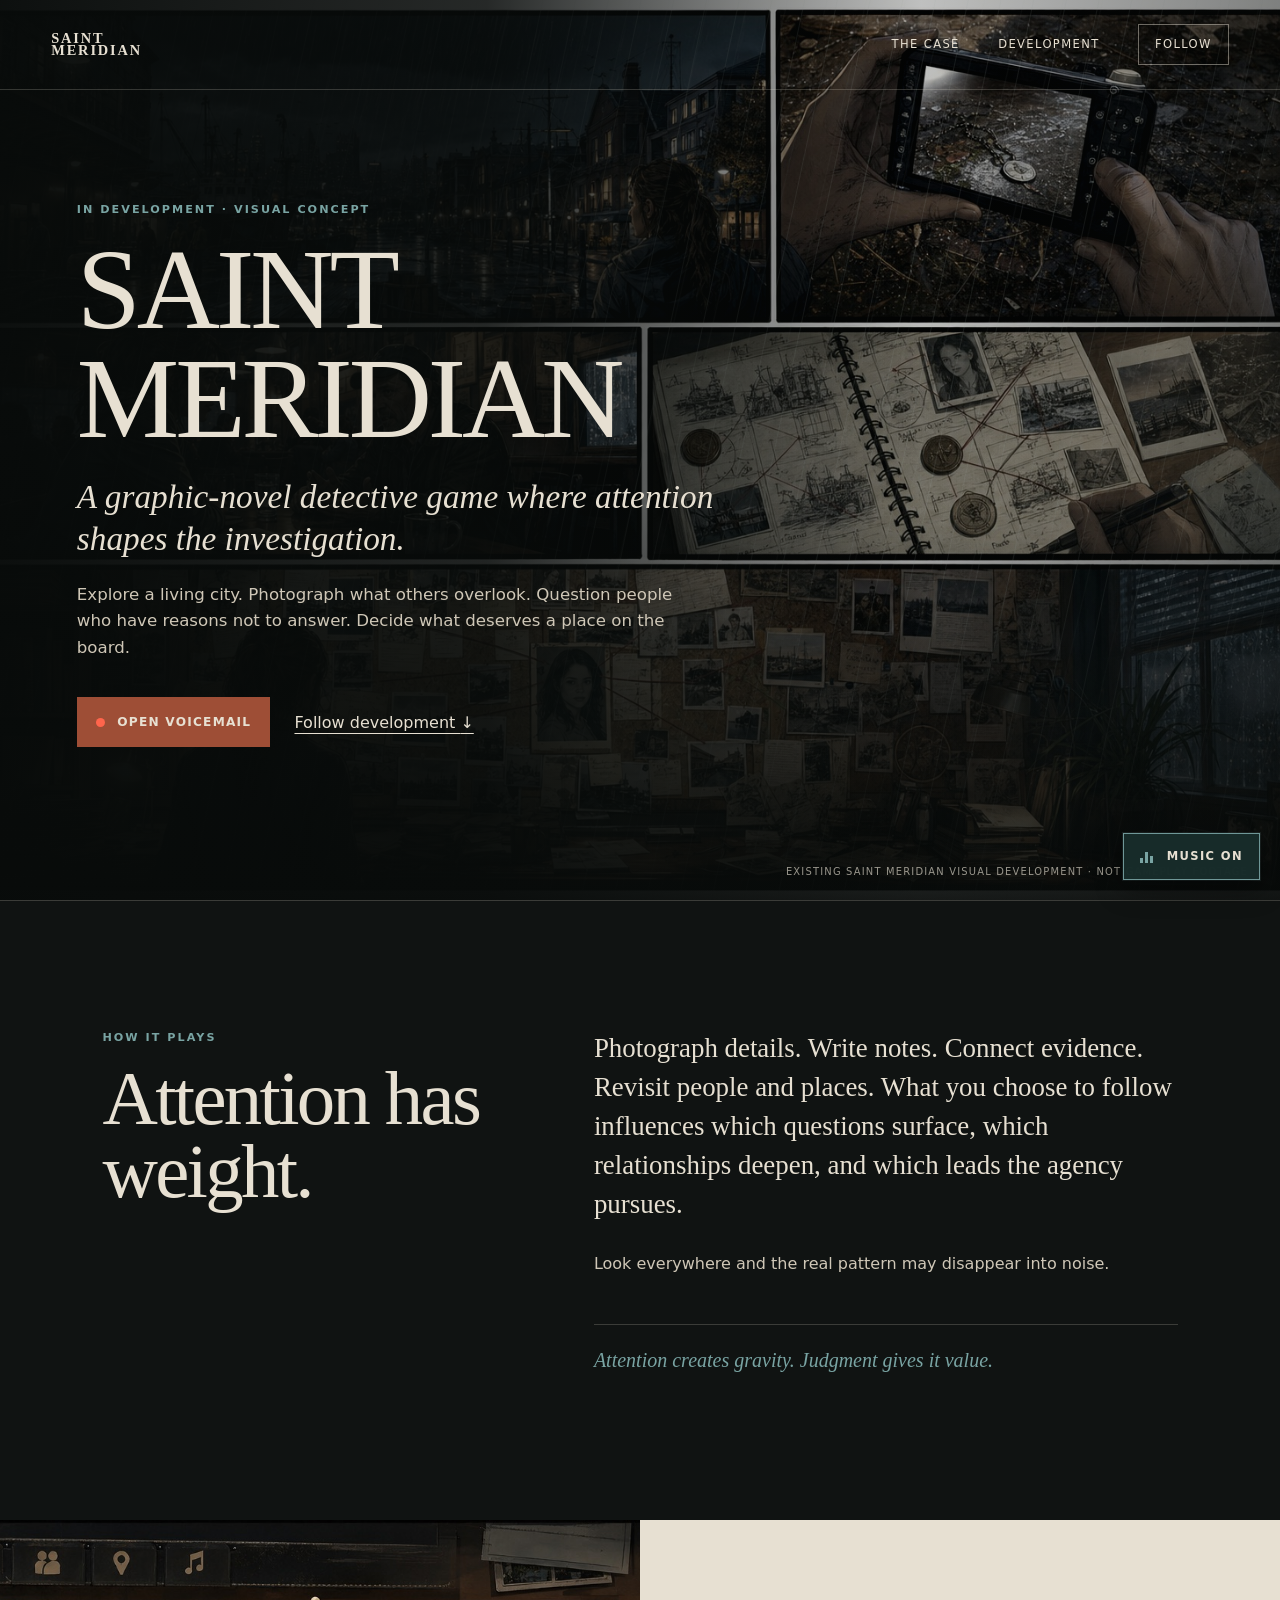
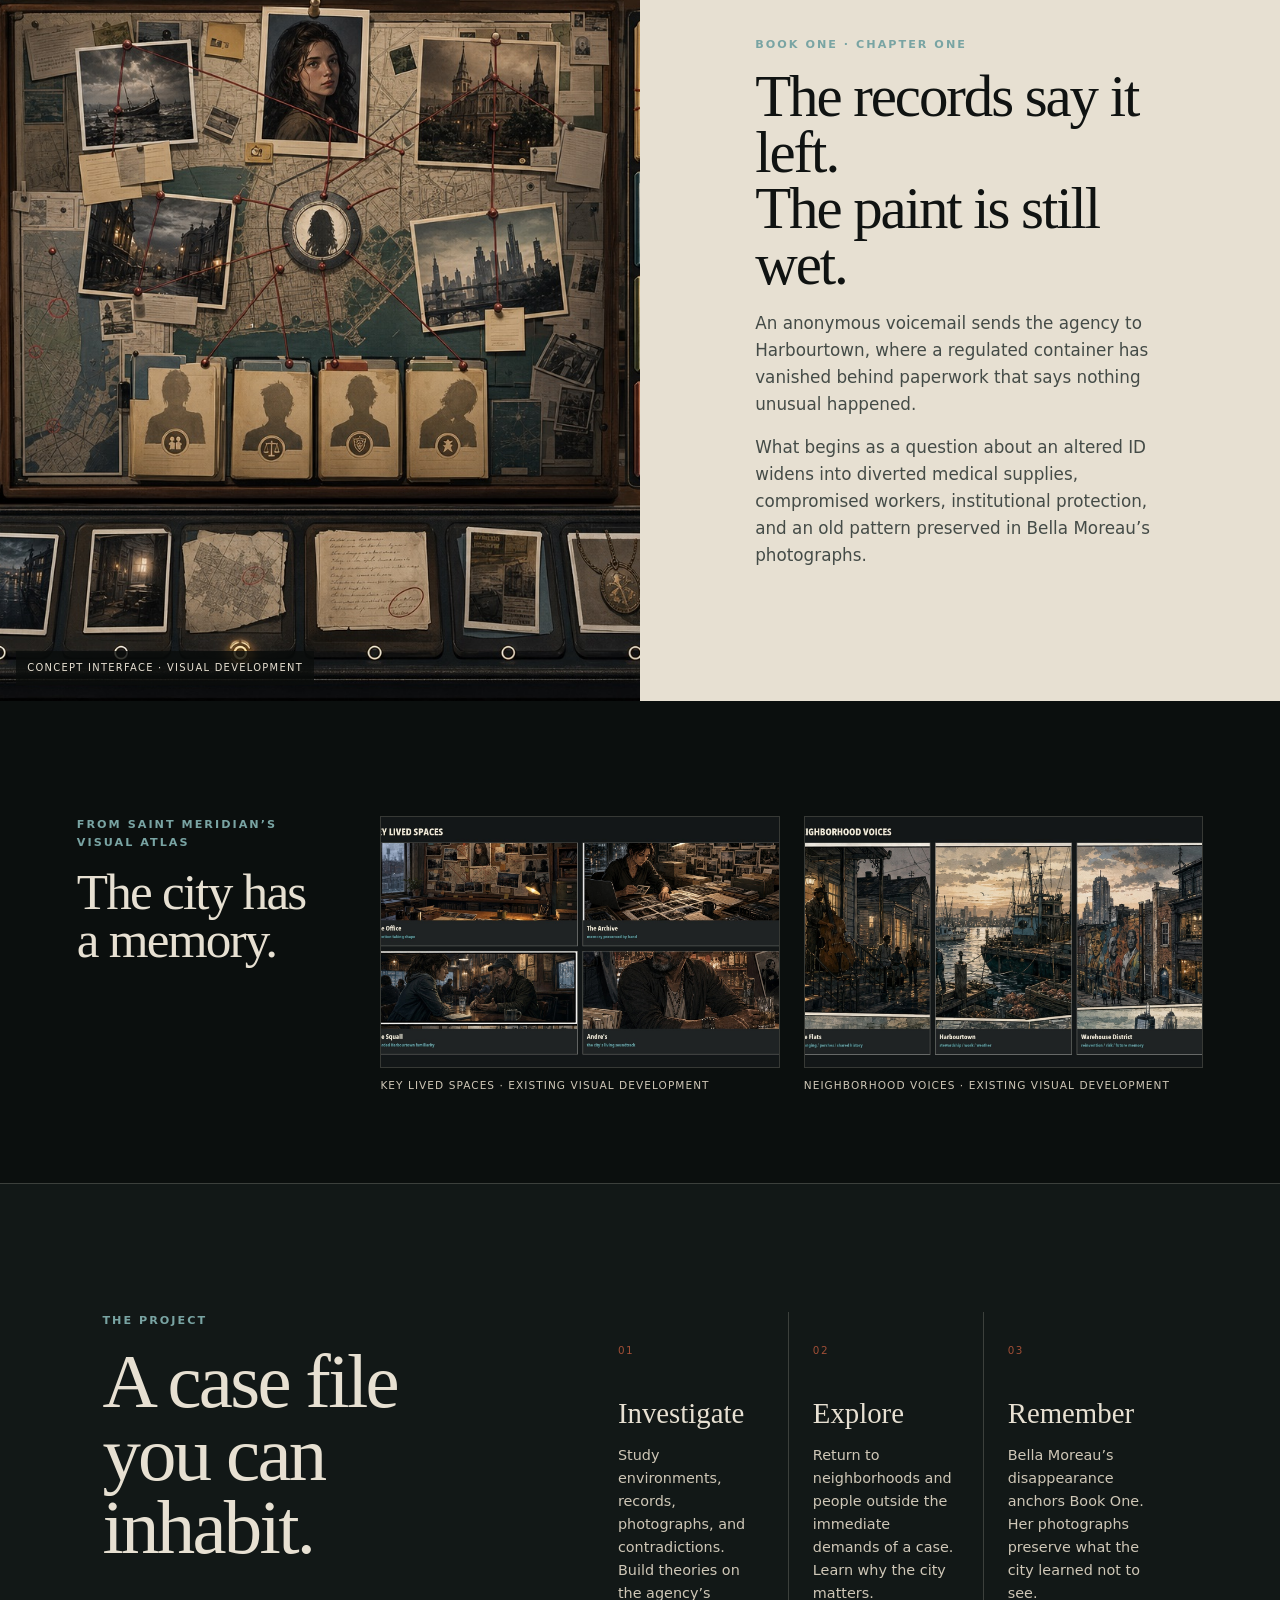
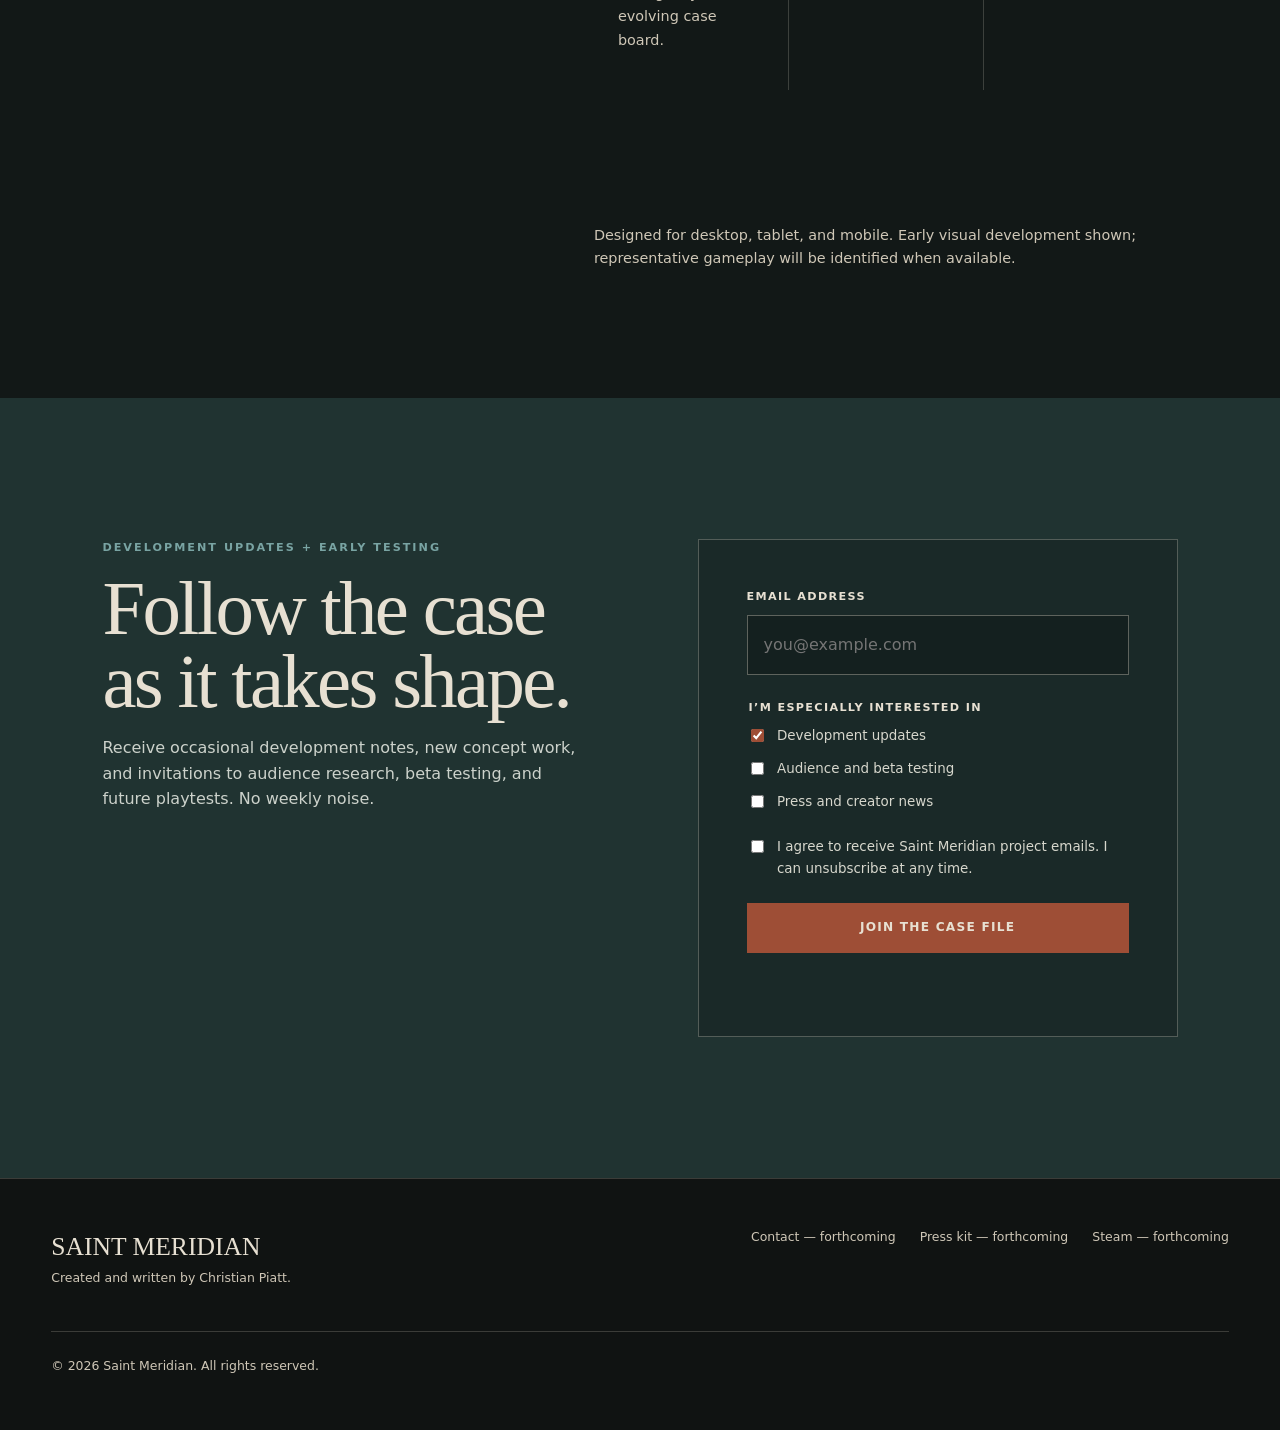
==== index.html @ 508d05a7 "Make music control more prominent" ====
<!doctype html>
<html lang="en">
  <head>
    <meta charset="utf-8" />
    <meta name="viewport" content="width=device-width, initial-scale=1" />
    <meta name="theme-color" content="#101312" />
    <meta
      name="description"
      content="Saint Meridian is a graphic-novel detective game where attention shapes the investigation. Follow development and volunteer for early testing."
    />
    <meta property="og:title" content="Saint Meridian" />
    <meta
      property="og:description"
      content="A graphic-novel detective game where attention shapes the investigation."
    />
    <meta property="og:type" content="website" />
    <meta property="og:url" content="https://saintmeridian.com/" />
    <title>Saint Meridian — A Graphic-Novel Detective Game</title>
    <link rel="icon" href="data:image/svg+xml,<svg xmlns='http://www.w3.org/2000/svg' viewBox='0 0 64 64'><rect width='64' height='64' fill='%23101312'/><text x='32' y='43' text-anchor='middle' font-family='Georgia' font-size='36' fill='%23e7e0d2'>S</text></svg>" />
    <link rel="stylesheet" href="styles.css" />
    <script src="script.js" defer></script>
  </head>
  <body>
    <a class="skip-link" href="#main">Skip to content</a>

    <header class="site-header" aria-label="Main navigation">
      <a class="wordmark" href="#top" aria-label="Saint Meridian home">
        <span>Saint</span><span>Meridian</span>
      </a>
      <nav>
        <a href="#case">The case</a>
        <a href="#development">Development</a>
        <a class="nav-cta" href="#follow">Follow</a>
      </nav>
    </header>

    <main id="main">
      <section class="hero" id="top" aria-labelledby="hero-title">
        <div class="hero-visual" aria-hidden="true">
          <img src="assets/hero-blue-container.jpg" alt="" />
          <div class="rain rain-one"></div>
          <div class="rain rain-two"></div>
        </div>

        <div class="hero-copy">
          <p class="eyebrow">In development · visual concept</p>
          <h1 id="hero-title">Saint Meridian</h1>
          <p class="positioning">A graphic-novel detective game where attention shapes the investigation.</p>
          <p class="hero-detail">
            Explore a living city. Photograph what others overlook. Question people who have reasons not to answer. Decide what deserves a place on the board.
          </p>
          <div class="hero-actions">
            <button class="message-button" type="button" aria-controls="voicemail" aria-expanded="false">
              <span class="message-light" aria-hidden="true"></span>
              <span data-message-label>Open voicemail</span>
            </button>
            <a class="text-link" href="#follow">Follow development <span aria-hidden="true">↓</span></a>
          </div>
          <blockquote id="voicemail" class="voicemail" hidden>
            <p>“Something isn’t kosher at the docks. Go to Harbourtown. Ask about the Blue Containers.”</p>
            <footer>— Voicemail received at the agency</footer>
          </blockquote>
          <audio id="voicemail-audio" preload="none">
            <source src="assets/audio/lisa-provenzano-voicemail.mp3" type="audio/mpeg" />
          </audio>
          <audio id="voicemail-ambience" preload="none">
            <source src="assets/audio/lisa-voicemail-ambience.wav" type="audio/wav" />
          </audio>
        </div>
        <p class="visual-label">Existing Saint Meridian visual development · not gameplay footage</p>
      </section>

      <section class="attention section-shell" aria-labelledby="attention-title">
        <div>
          <p class="eyebrow">How it plays</p>
          <h2 id="attention-title">Attention has weight.</h2>
        </div>
        <div class="section-copy">
          <p class="lead">
            Photograph details. Write notes. Connect evidence. Revisit people and places. What you choose to follow influences which questions surface, which relationships deepen, and which leads the agency pursues.
          </p>
          <p>Look everywhere and the real pattern may disappear into noise.</p>
          <p class="principle">Attention creates gravity. Judgment gives it value.</p>
        </div>
      </section>

      <section class="case-section" id="case" aria-labelledby="case-title">
        <div class="case-art">
          <img src="assets/case-board-interface.jpg" alt="Saint Meridian concept interface showing a physical case board, notebook, photographs, maps, and evidence cards." />
          <p>Concept interface · visual development</p>
        </div>
        <div class="case-copy">
          <p class="eyebrow">Book One · Chapter One</p>
          <h2 id="case-title">The records say it left.<br />The paint is still wet.</h2>
          <p>
            An anonymous voicemail sends the agency to Harbourtown, where a regulated container has vanished behind paperwork that says nothing unusual happened.
          </p>
          <p>
            What begins as a question about an altered ID widens into diverted medical supplies, compromised workers, institutional protection, and an old pattern preserved in Bella Moreau’s photographs.
          </p>
        </div>
      </section>

      <section class="visual-development" aria-labelledby="visual-title">
        <div class="visual-heading">
          <p class="eyebrow">From Saint Meridian’s visual atlas</p>
          <h2 id="visual-title">The city has a memory.</h2>
        </div>
        <figure>
          <img src="assets/page-12-image-01.jpg" alt="Concept panels showing the Office, Nina’s Archive, The Squall, and Andre’s." />
          <figcaption>Key lived spaces · existing visual development</figcaption>
        </figure>
        <figure>
          <img src="assets/page-07-image-01.jpg" alt="Concept panels showing The Flats, Harbourtown, and the Warehouse District." />
          <figcaption>Neighborhood voices · existing visual development</figcaption>
        </figure>
      </section>

      <section class="development section-shell" id="development" aria-labelledby="development-title">
        <div>
          <p class="eyebrow">The project</p>
          <h2 id="development-title">A case file you can inhabit.</h2>
        </div>
        <div class="development-grid">
          <article>
            <span>01</span>
            <h3>Investigate</h3>
            <p>Study environments, records, photographs, and contradictions. Build theories on the agency’s evolving case board.</p>
          </article>
          <article>
            <span>02</span>
            <h3>Explore</h3>
            <p>Return to neighborhoods and people outside the immediate demands of a case. Learn why the city matters.</p>
          </article>
          <article>
            <span>03</span>
            <h3>Remember</h3>
            <p>Bella Moreau’s disappearance anchors Book One. Her photographs preserve what the city learned not to see.</p>
          </article>
        </div>
        <p class="platform-note">Designed for desktop, tablet, and mobile. Early visual development shown; representative gameplay will be identified when available.</p>
      </section>

      <section class="follow" id="follow" aria-labelledby="follow-title">
        <div class="follow-copy">
          <p class="eyebrow">Development updates + early testing</p>
          <h2 id="follow-title">Follow the case as it takes shape.</h2>
          <p>
            Receive occasional development notes, new concept work, and invitations to audience research, beta testing, and future playtests. No weekly noise.
          </p>
        </div>

        <form class="signup-form" data-signup-form data-endpoint="https://formspree.io/f/xojzgwye" novalidate>
          <input type="hidden" name="_subject" value="New Saint Meridian signup" />
          <div class="field-row">
            <label for="email">Email address</label>
            <input id="email" name="email" type="email" autocomplete="email" required placeholder="you@example.com" />
          </div>
          <fieldset>
            <legend>I’m especially interested in</legend>
            <label><input type="checkbox" name="interests" value="updates" checked /> Development updates</label>
            <label><input type="checkbox" name="interests" value="testing" /> Audience and beta testing</label>
            <label><input type="checkbox" name="interests" value="press" /> Press and creator news</label>
          </fieldset>
          <label class="consent">
            <input type="checkbox" name="consent" required />
            <span>I agree to receive Saint Meridian project emails. I can unsubscribe at any time.</span>
          </label>
          <button class="submit-button" type="submit">Join the case file</button>
          <p class="form-status" data-form-status role="status" aria-live="polite"></p>
        </form>
      </section>
    </main>

    <div class="sound-control">
      <button type="button" data-sound-toggle aria-pressed="true">
        <span class="sound-bars" aria-hidden="true"><i></i><i></i><i></i></span>
        <span data-sound-label>Music on</span>
      </button>
      <audio id="atmosphere-audio" preload="auto" loop autoplay>
        <source src="assets/audio/saint-meridian-background-score.mp3" type="audio/mpeg" />
      </audio>
    </div>

    <footer class="site-footer">
      <div>
        <p class="footer-title">Saint Meridian</p>
        <p>Created and written by Christian Piatt.</p>
      </div>
      <div class="footer-links">
        <span>Contact — forthcoming</span>
        <span>Press kit — forthcoming</span>
        <span>Steam — forthcoming</span>
      </div>
      <p class="copyright">© <span data-year></span> Saint Meridian. All rights reserved.</p>
    </footer>
  </body>
</html>
---- styles.css ----
:root {
  --ink: #101312;
  --ink-soft: #171c1a;
  --paper: #e7e0d2;
  --paper-soft: #cfc7b7;
  --blue: #4c7478;
  --blue-bright: #79a4a3;
  --rust: #9e4e36;
  --line: rgba(231, 224, 210, 0.2);
  --display: Georgia, "Times New Roman", serif;
  --sans: Inter, ui-sans-serif, system-ui, -apple-system, BlinkMacSystemFont, "Segoe UI", sans-serif;
}

* { box-sizing: border-box; }
html { scroll-behavior: smooth; }
body {
  margin: 0;
  color: var(--paper);
  background: var(--ink);
  font-family: var(--sans);
  line-height: 1.6;
}
a { color: inherit; }
button, input { font: inherit; }
.skip-link { position: fixed; left: 1rem; top: -5rem; z-index: 100; padding: .75rem 1rem; background: var(--paper); color: var(--ink); }
.skip-link:focus { top: 1rem; }

.site-header {
  position: absolute;
  z-index: 20;
  top: 0;
  left: 0;
  right: 0;
  display: flex;
  justify-content: space-between;
  align-items: center;
  padding: 1.5rem clamp(1.25rem, 4vw, 4.5rem);
  border-bottom: 1px solid var(--line);
}
.wordmark { display: flex; flex-direction: column; color: var(--paper); font: 700 .9rem/.82 var(--display); letter-spacing: .13em; text-transform: uppercase; text-decoration: none; }
nav { display: flex; align-items: center; gap: clamp(1rem, 3vw, 2.5rem); }
nav a { font-size: .72rem; letter-spacing: .12em; text-decoration: none; text-transform: uppercase; }
.nav-cta { padding: .65rem 1rem; border: 1px solid rgba(231,224,210,.45); }

.hero {
  position: relative;
  min-height: 100svh;
  overflow: hidden;
  display: grid;
  grid-template-columns: 1fr;
  align-items: center;
  padding: 8rem clamp(1.25rem, 6vw, 7rem) 5rem;
  background: #0c0f0e;
}
.hero-visual { position: absolute; inset: 0; pointer-events: none; }
.hero-visual::after { content: ""; position: absolute; inset: 0; background: linear-gradient(90deg, rgba(8,11,10,.98) 0%, rgba(8,11,10,.88) 38%, rgba(8,11,10,.26) 72%, rgba(8,11,10,.52) 100%), linear-gradient(0deg, rgba(8,11,10,.92), transparent 45%); }
.hero-visual img { width: 100%; height: 100%; object-fit: cover; object-position: 55% center; filter: saturate(.82) contrast(1.06); }
.rain { position: absolute; inset: -30%; background-image: repeating-linear-gradient(100deg, transparent 0 16px, rgba(213,225,218,.12) 17px, transparent 18px 32px); transform: rotate(2deg); animation: rain 1.4s linear infinite; }
.rain-two { opacity: .4; animation-duration: 2.1s; transform: scale(1.2) rotate(3deg); }
@keyframes rain { to { translate: 0 40px; } }

.hero-copy { position: relative; z-index: 2; max-width: 790px; }
.eyebrow { margin: 0 0 1rem; color: var(--blue-bright); font-size: .7rem; font-weight: 700; letter-spacing: .18em; text-transform: uppercase; }
h1, h2 { font-family: var(--display); font-weight: 400; letter-spacing: -.035em; line-height: .95; }
h1 { margin: 0; font-size: clamp(4rem, 9vw, 9rem); text-transform: uppercase; }
.positioning { max-width: 690px; margin: 1.4rem 0; font: italic clamp(1.35rem, 2.6vw, 2.25rem)/1.25 var(--display); }
.hero-detail { max-width: 610px; color: var(--paper-soft); font-size: clamp(.95rem, 1.3vw, 1.1rem); }
.hero-actions { display: flex; flex-wrap: wrap; align-items: center; gap: 1.5rem; margin-top: 2.25rem; }
.message-button, .submit-button { border: 0; padding: .95rem 1.2rem; color: var(--paper); background: var(--rust); cursor: pointer; font-size: .76rem; font-weight: 700; letter-spacing: .1em; text-transform: uppercase; }
.message-button { display: inline-flex; align-items: center; gap: .75rem; }
.message-light { width: .58rem; height: .58rem; border-radius: 50%; background: #ff654c; box-shadow: 0 0 0 0 rgba(255,101,76,.5); animation: pulse 1.8s infinite; }
@keyframes pulse { 50% { box-shadow: 0 0 0 8px rgba(255,101,76,0); opacity: .55; } }
.text-link { text-underline-offset: .3rem; }
.voicemail { max-width: 570px; margin: 2rem 0 0; padding: 1rem 0 1rem 1.25rem; border-left: 2px solid var(--rust); background: rgba(16,19,18,.55); }
.voicemail p { margin: 0; font: italic 1.12rem/1.5 var(--display); }
.voicemail footer { margin-top: .6rem; color: var(--paper-soft); font-size: .72rem; text-transform: uppercase; letter-spacing: .12em; }

.sound-control { position: fixed; right: 1.25rem; bottom: 1.25rem; z-index: 30; }
.sound-control button { display: flex; align-items: center; gap: .75rem; min-width: 126px; padding: .82rem 1rem; border: 1px solid rgba(121,164,163,.9); color: var(--paper); background: rgba(24,45,43,.96); box-shadow: 0 8px 28px rgba(0,0,0,.42), 0 0 0 1px rgba(121,164,163,.14); backdrop-filter: blur(12px); cursor: pointer; font-size: .72rem; font-weight: 700; letter-spacing: .12em; text-transform: uppercase; transition: background .2s ease, border-color .2s ease, transform .2s ease; }
.sound-control button:hover { background: rgba(39,68,65,.98); border-color: var(--paper); transform: translateY(-1px); }
.sound-control button[aria-pressed="false"] { background: rgba(10,13,12,.92); border-color: rgba(231,224,210,.5); }
.sound-bars { display: flex; align-items: end; gap: 2px; width: 15px; height: 12px; }
.sound-bars i { width: 3px; height: 35%; background: var(--blue-bright); }
.sound-bars i:nth-child(2) { height: 85%; }
.sound-bars i:nth-child(3) { height: 55%; }
.sound-control button[aria-pressed="true"] .sound-bars i { animation: sound-bars .8s ease-in-out infinite alternate; }
.sound-control button[aria-pressed="true"] .sound-bars i:nth-child(2) { animation-delay: -.3s; }
.sound-control button[aria-pressed="true"] .sound-bars i:nth-child(3) { animation-delay: -.55s; }
@keyframes sound-bars { to { height: 100%; } }

.visual-label { position: absolute; z-index: 3; right: 2rem; bottom: 1.25rem; margin: 0; color: rgba(231,224,210,.65); font-size: .62rem; letter-spacing: .12em; text-transform: uppercase; }

.section-shell { display: grid; grid-template-columns: .8fr 1.2fr; gap: clamp(2rem, 8vw, 9rem); padding: clamp(5rem, 10vw, 9rem) clamp(1.25rem, 8vw, 9rem); border-top: 1px solid var(--line); }
h2 { margin: 0; font-size: clamp(2.8rem, 6vw, 6.5rem); }
.section-copy { max-width: 750px; }
.lead { margin-top: 0; color: var(--paper); font: clamp(1.2rem, 2.1vw, 1.8rem)/1.45 var(--display); }
.section-copy > p:not(.lead):not(.principle) { color: var(--paper-soft); }
.principle { margin-top: 3rem; padding-top: 1.5rem; border-top: 1px solid var(--line); color: var(--blue-bright); font: italic 1.25rem var(--display); }

.case-section { display: grid; grid-template-columns: 1fr 1fr; min-height: 760px; background: var(--paper); color: var(--ink); }
.case-art { position: relative; overflow: hidden; background: #0d1110; }
.case-art img { width: 100%; height: 100%; object-fit: cover; object-position: center; }
.case-art p { position: absolute; left: 1rem; bottom: 1rem; margin: 0; padding: .55rem .7rem; color: var(--paper); background: rgba(10,13,12,.8); font-size: .62rem; letter-spacing: .13em; text-transform: uppercase; }
.case-copy { align-self: center; max-width: 720px; padding: clamp(4rem, 9vw, 9rem); }
.case-copy h2 { font-size: clamp(2.6rem, 4.6vw, 5rem); }
.case-copy p:not(.eyebrow) { color: #444b47; font-size: 1.05rem; }

.development { background: #121817; }
.development-grid { display: grid; grid-template-columns: repeat(3, 1fr); gap: 1px; background: var(--line); }
.development-grid article { padding: 1.5rem; background: #121817; }
.development-grid span { color: var(--rust); font-size: .65rem; letter-spacing: .15em; }
.development-grid h3 { margin: 2.2rem 0 .8rem; font: 400 1.8rem var(--display); }
.development-grid p, .platform-note { color: var(--paper-soft); font-size: .9rem; }
.platform-note { grid-column: 2; max-width: 800px; margin: 2rem 0 0; }

.visual-development { display: grid; grid-template-columns: .7fr 1fr 1fr; gap: 1.5rem; padding: clamp(5rem, 9vw, 9rem) clamp(1.25rem, 6vw, 7rem); background: #0b0f0e; }
.visual-heading { padding-right: 2rem; }
.visual-heading h2 { font-size: clamp(2.6rem, 4vw, 4.8rem); }
.visual-development figure { margin: 0; }
.visual-development img { display: block; width: 100%; height: 100%; max-height: 560px; object-fit: cover; border: 1px solid var(--line); }
.visual-development figcaption { margin-top: .6rem; color: var(--paper-soft); font-size: .66rem; letter-spacing: .1em; text-transform: uppercase; }

.follow { display: grid; grid-template-columns: 1fr 1fr; gap: clamp(3rem, 9vw, 10rem); padding: clamp(5rem, 11vw, 10rem) clamp(1.25rem, 8vw, 9rem); background: #203331; }
.follow-copy p:not(.eyebrow) { max-width: 650px; color: #ccd2cb; }
.signup-form { align-self: start; padding: clamp(1.5rem, 4vw, 3rem); border: 1px solid rgba(231,224,210,.28); background: rgba(10,15,14,.25); }
.field-row label, fieldset legend { display: block; margin-bottom: .55rem; font-size: .7rem; font-weight: 700; letter-spacing: .12em; text-transform: uppercase; }
input[type="email"] { width: 100%; padding: 1rem; border: 1px solid rgba(231,224,210,.35); border-radius: 0; color: var(--paper); background: rgba(0,0,0,.22); }
input:focus-visible, button:focus-visible, a:focus-visible { outline: 3px solid var(--blue-bright); outline-offset: 3px; }
fieldset { display: grid; gap: .7rem; margin: 1.5rem 0; padding: 0; border: 0; }
fieldset label, .consent { display: flex; align-items: flex-start; gap: .65rem; color: #d7d7cd; font-size: .84rem; }
input[type="checkbox"] { accent-color: var(--rust); margin-top: .25rem; }
.consent { margin-bottom: 1.5rem; }
.submit-button { width: 100%; }
.submit-button:disabled { opacity: .55; cursor: wait; }
.form-status { min-height: 1.6em; margin-bottom: 0; color: #d7d7cd; font-size: .84rem; }

.site-footer { display: grid; grid-template-columns: 1fr auto; gap: 2rem; padding: 3rem clamp(1.25rem, 4vw, 4.5rem); border-top: 1px solid var(--line); color: var(--paper-soft); font-size: .78rem; }
.footer-title { margin: 0; color: var(--paper); font: 400 1.6rem var(--display); text-transform: uppercase; }
.site-footer p { margin: .35rem 0; }
.footer-links { display: flex; gap: 1.5rem; }
.copyright { grid-column: 1 / -1; padding-top: 1.5rem; border-top: 1px solid var(--line); }

@media (max-width: 900px) {
  nav a:not(.nav-cta) { display: none; }
  .hero { grid-template-columns: 1fr; align-content: center; padding-top: 9rem; }
  .hero-copy { padding-bottom: 8rem; }
  .section-shell, .case-section, .follow { grid-template-columns: 1fr; }
  .case-art { min-height: 540px; }
  .development-grid { grid-template-columns: 1fr; }
  .platform-note { grid-column: auto; }
  .visual-development { grid-template-columns: 1fr; }
  .visual-development img { max-height: none; }
}

@media (max-width: 620px) {
  .site-header { padding: 1.1rem 1.25rem; }
  .hero { min-height: 900px; }
  .hero-copy { padding-bottom: 4rem; }
  h1 { font-size: clamp(3.5rem, 18vw, 5.6rem); }
  .hero-visual img { object-position: 61% center; }
  .hero-visual::after { background: linear-gradient(0deg, rgba(8,11,10,.97) 0%, rgba(8,11,10,.68) 70%, rgba(8,11,10,.38) 100%); }
  .visual-label { left: 1.25rem; right: auto; }
  .case-art { min-height: 430px; }
  .case-copy { padding: 4rem 1.25rem; }
  .footer-links { flex-direction: column; gap: .4rem; }
  .site-footer { grid-template-columns: 1fr; }
}

@media (prefers-reduced-motion: reduce) {
  html { scroll-behavior: auto; }
  *, *::before, *::after { animation-duration: .01ms !important; animation-iteration-count: 1 !important; }
}
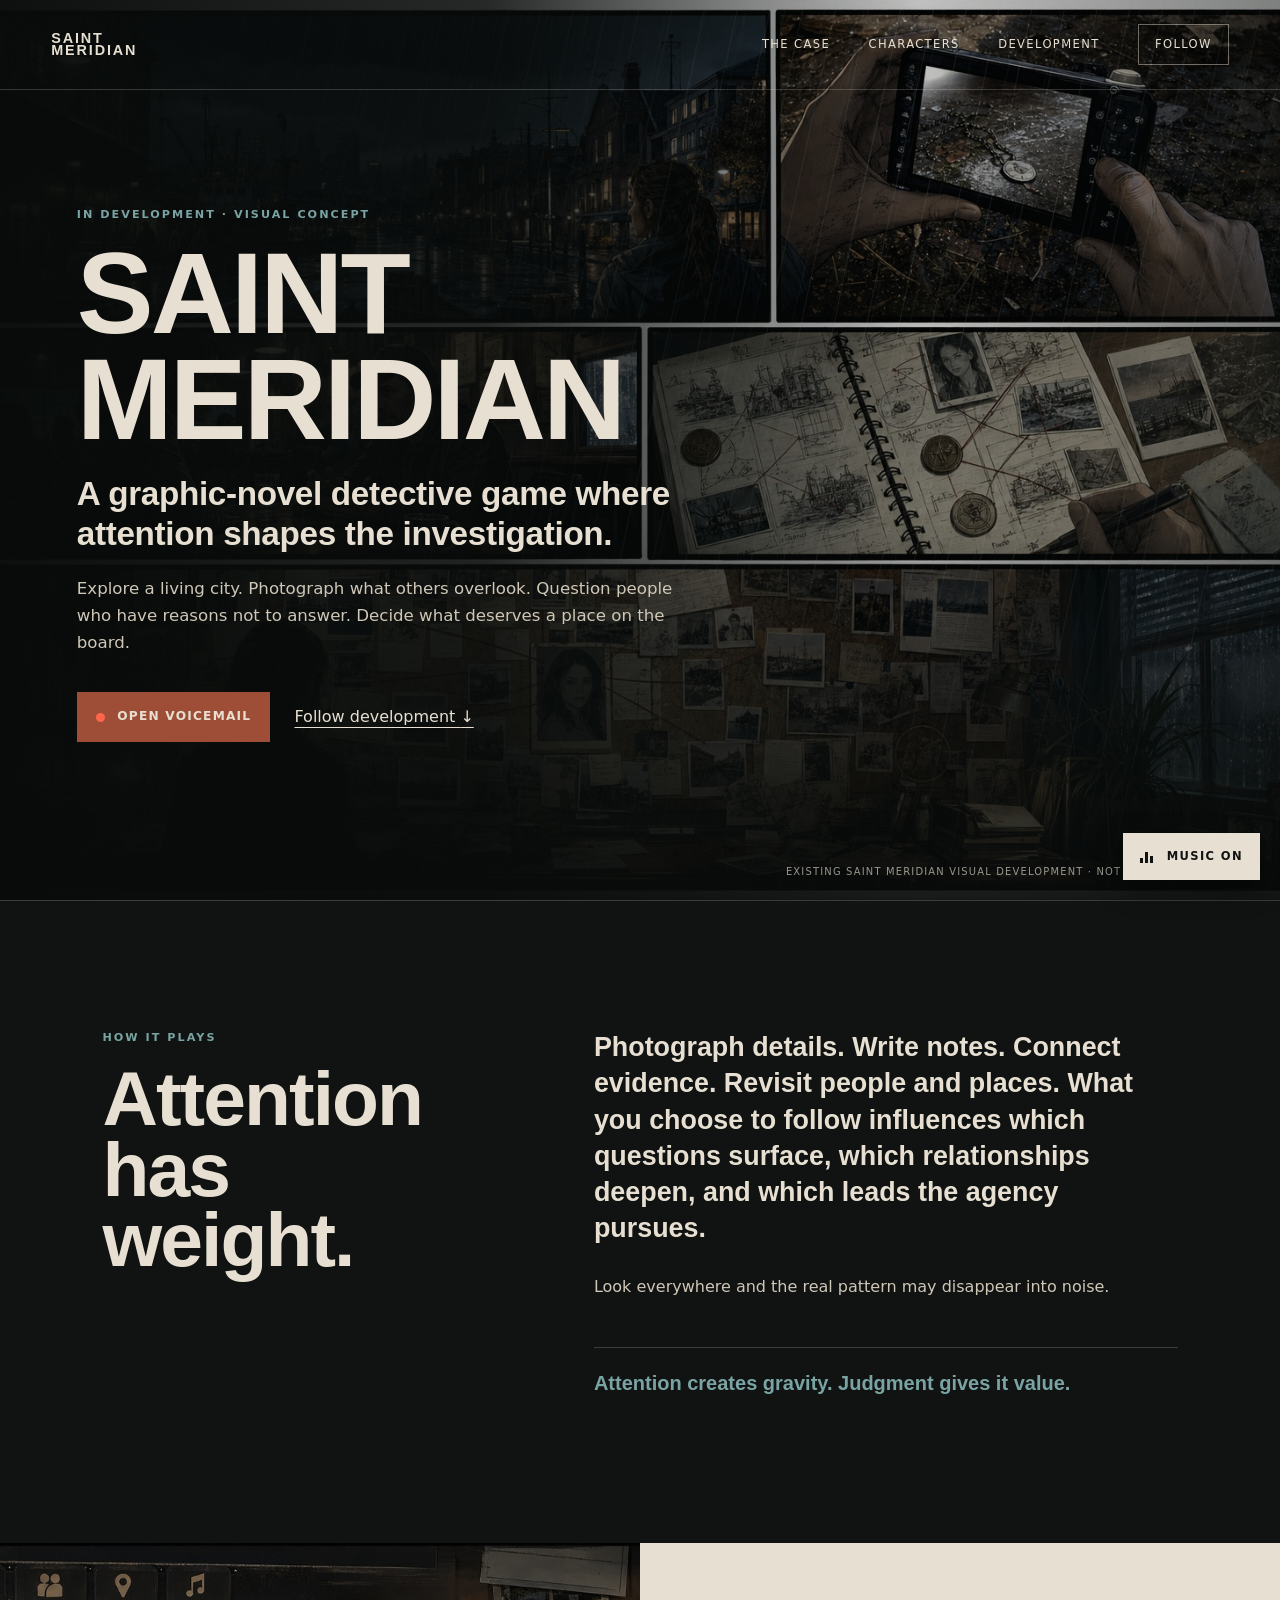
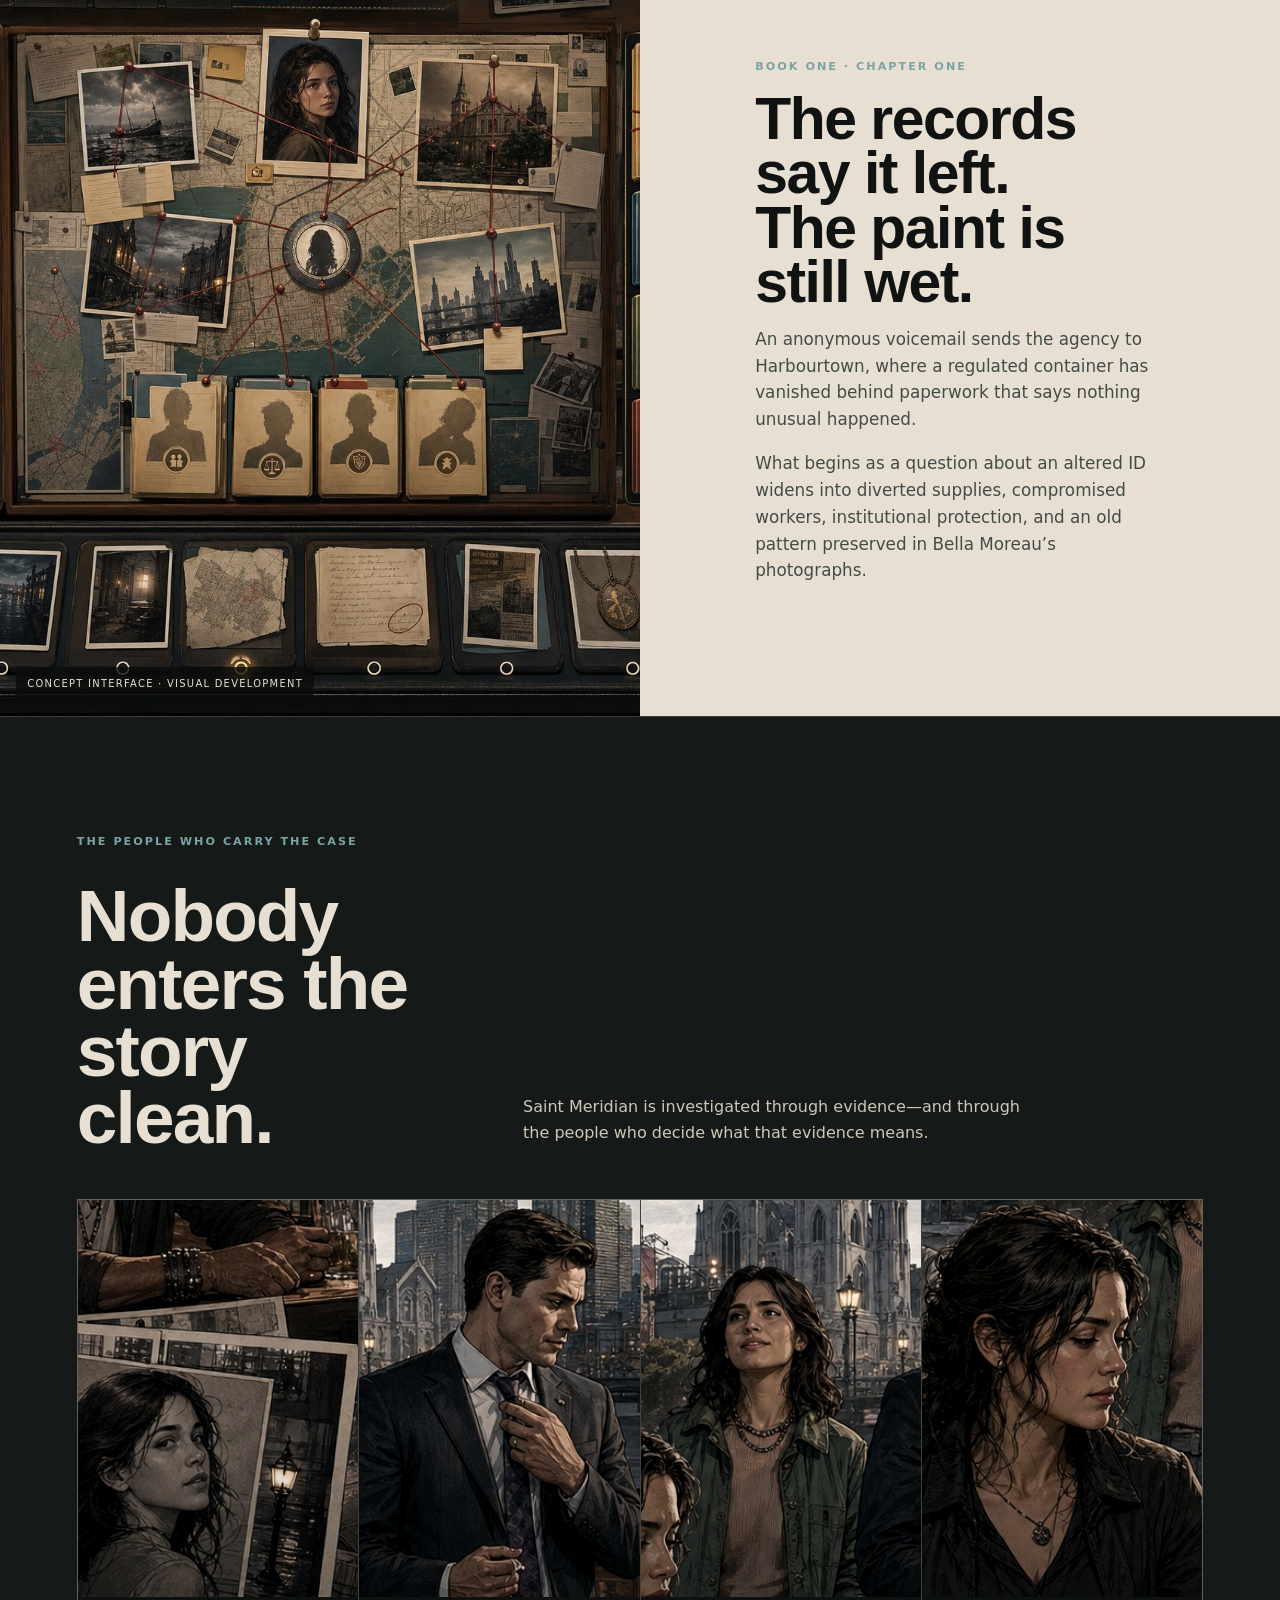
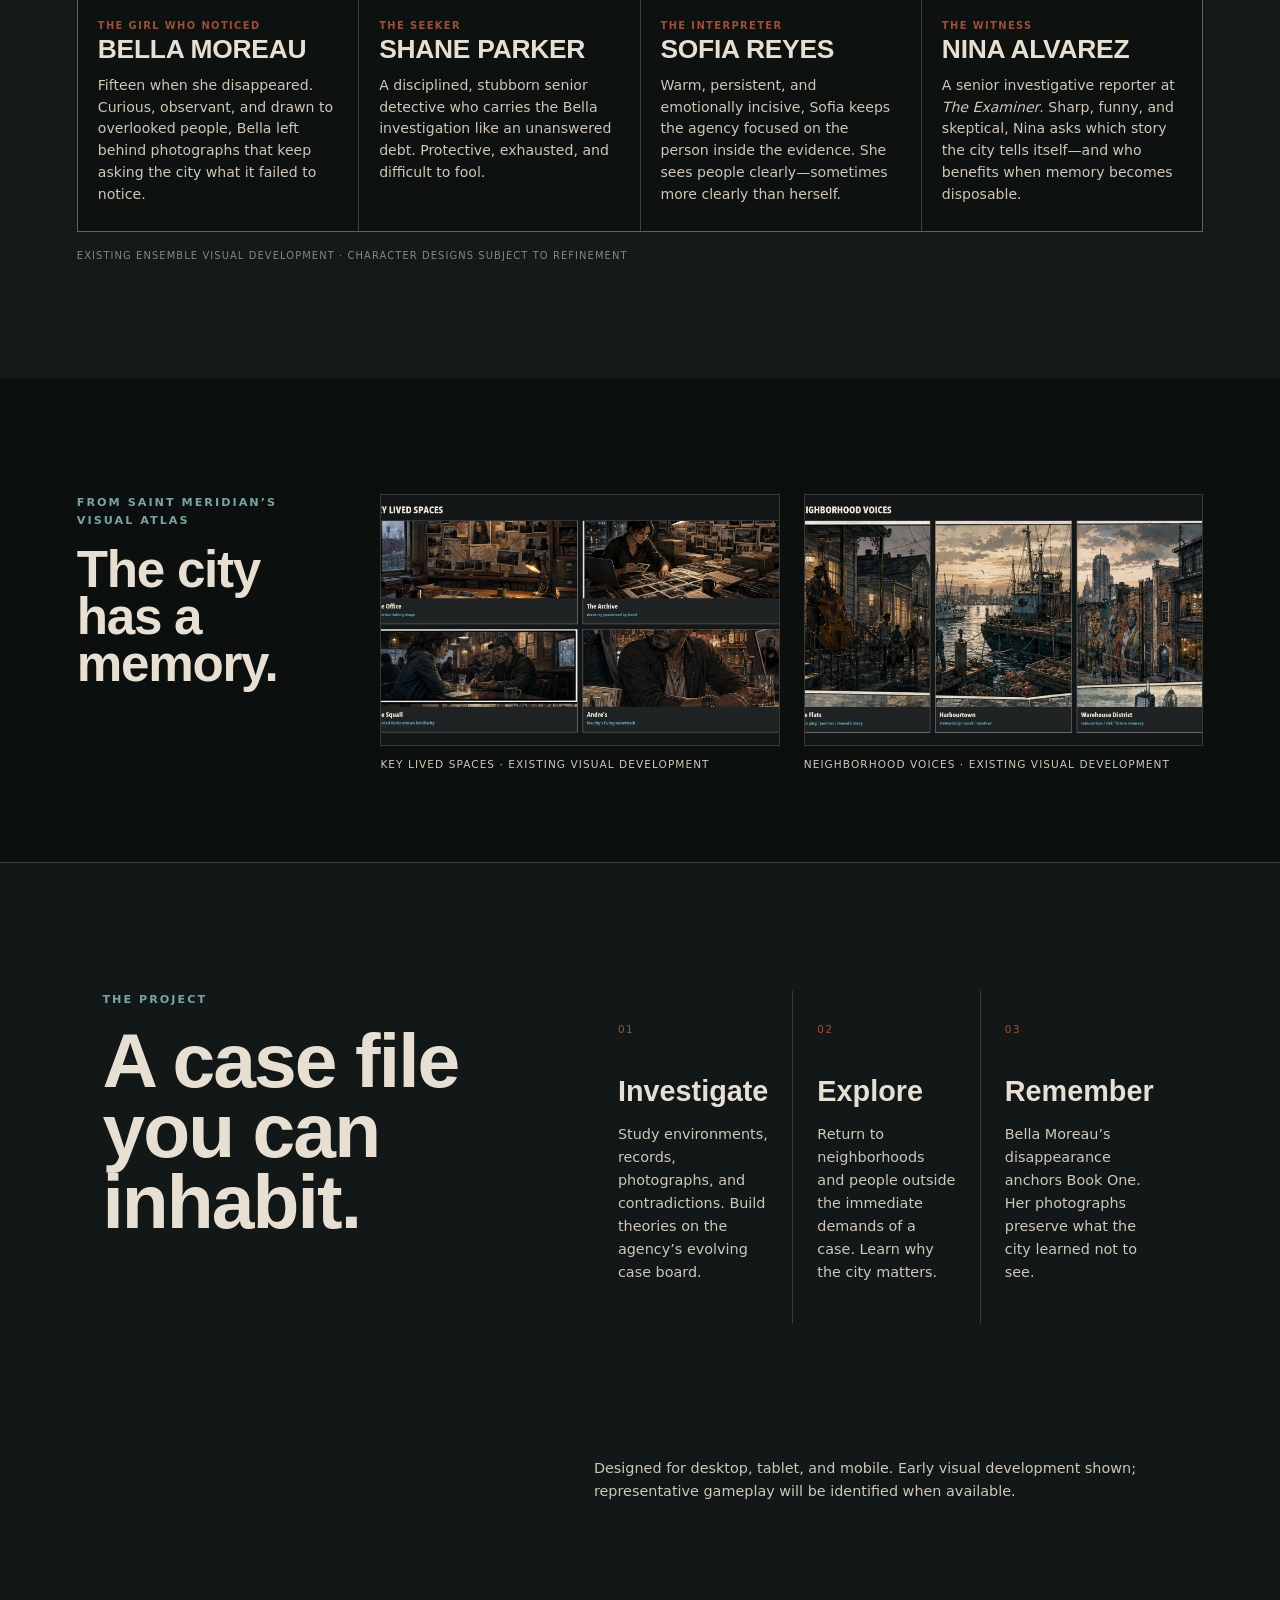
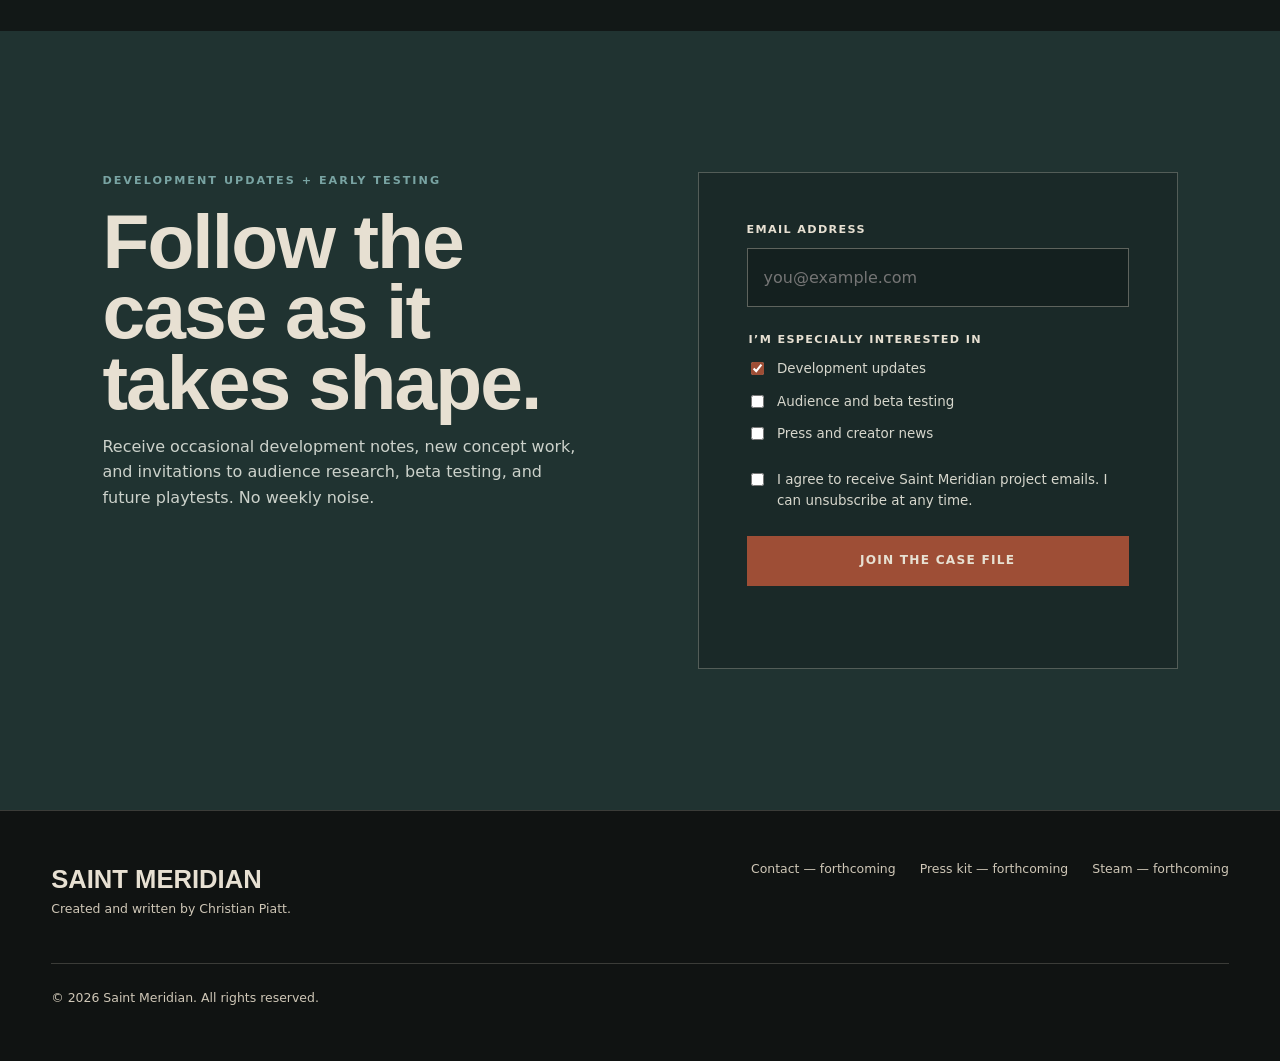
==== commit 939485c5: "Add anchor characters and harder-edged typography" ====
--- a/index.html
+++ b/index.html
@@ -29,6 +29,7 @@
       </a>
       <nav>
         <a href="#case">The case</a>
+        <a href="#characters">Characters</a>
         <a href="#development">Development</a>
         <a class="nav-cta" href="#follow">Follow</a>
       </nav>
@@ -96,9 +97,52 @@
             An anonymous voicemail sends the agency to Harbourtown, where a regulated container has vanished behind paperwork that says nothing unusual happened.
           </p>
           <p>
-            What begins as a question about an altered ID widens into diverted medical supplies, compromised workers, institutional protection, and an old pattern preserved in Bella Moreau’s photographs.
-          </p>
-        </div>
+            What begins as a question about an altered ID widens into diverted supplies, compromised workers, institutional protection, and an old pattern preserved in Bella Moreau’s photographs.
+          </p>
+        </div>
+      </section>
+
+      <section class="characters" id="characters" aria-labelledby="characters-title">
+        <div class="characters-heading">
+          <p class="eyebrow">The people who carry the case</p>
+          <h2 id="characters-title">Nobody enters the story clean.</h2>
+          <p>Saint Meridian is investigated through evidence—and through the people who decide what that evidence means.</p>
+        </div>
+        <div class="character-grid">
+          <article class="character-card bella">
+            <div class="character-portrait" role="img" aria-label="Bella Moreau in existing Saint Meridian visual development."></div>
+            <div>
+              <p class="character-role">The girl who noticed</p>
+              <h3>Bella Moreau</h3>
+              <p>Fifteen when she disappeared. Curious, observant, and drawn to overlooked people, Bella left behind photographs that keep asking the city what it failed to notice.</p>
+            </div>
+          </article>
+          <article class="character-card shane">
+            <div class="character-portrait" role="img" aria-label="Shane Parker in existing Saint Meridian visual development."></div>
+            <div>
+              <p class="character-role">The seeker</p>
+              <h3>Shane Parker</h3>
+              <p>A disciplined, stubborn senior detective who carries the Bella investigation like an unanswered debt. Protective, exhausted, and difficult to fool.</p>
+            </div>
+          </article>
+          <article class="character-card sofia">
+            <div class="character-portrait" role="img" aria-label="Sofia Reyes in existing Saint Meridian visual development."></div>
+            <div>
+              <p class="character-role">The interpreter</p>
+              <h3>Sofia Reyes</h3>
+              <p>Warm, persistent, and emotionally incisive, Sofia keeps the agency focused on the person inside the evidence. She sees people clearly—sometimes more clearly than herself.</p>
+            </div>
+          </article>
+          <article class="character-card nina">
+            <div class="character-portrait" role="img" aria-label="Nina Alvarez in existing Saint Meridian visual development."></div>
+            <div>
+              <p class="character-role">The witness</p>
+              <h3>Nina Alvarez</h3>
+              <p>A senior investigative reporter at <em>The Examiner</em>. Sharp, funny, and skeptical, Nina asks which story the city tells itself—and who benefits when memory becomes disposable.</p>
+            </div>
+          </article>
+        </div>
+        <p class="character-note">Existing ensemble visual development · character designs subject to refinement</p>
       </section>
 
       <section class="visual-development" aria-labelledby="visual-title">
--- a/styles.css
+++ b/styles.css
@@ -7,7 +7,7 @@
   --blue-bright: #79a4a3;
   --rust: #9e4e36;
   --line: rgba(231, 224, 210, 0.2);
-  --display: Georgia, "Times New Roman", serif;
+  --display: "Arial Narrow", "Avenir Next Condensed", "Roboto Condensed", "Helvetica Neue", sans-serif;
   --sans: Inter, ui-sans-serif, system-ui, -apple-system, BlinkMacSystemFont, "Segoe UI", sans-serif;
 }
 
@@ -61,9 +61,9 @@
 
 .hero-copy { position: relative; z-index: 2; max-width: 790px; }
 .eyebrow { margin: 0 0 1rem; color: var(--blue-bright); font-size: .7rem; font-weight: 700; letter-spacing: .18em; text-transform: uppercase; }
-h1, h2 { font-family: var(--display); font-weight: 400; letter-spacing: -.035em; line-height: .95; }
+h1, h2 { font-family: var(--display); font-stretch: condensed; font-weight: 800; letter-spacing: -.025em; line-height: .92; }
 h1 { margin: 0; font-size: clamp(4rem, 9vw, 9rem); text-transform: uppercase; }
-.positioning { max-width: 690px; margin: 1.4rem 0; font: italic clamp(1.35rem, 2.6vw, 2.25rem)/1.25 var(--display); }
+.positioning { max-width: 690px; margin: 1.4rem 0; font: 650 clamp(1.35rem, 2.6vw, 2.25rem)/1.2 var(--display); letter-spacing: -.01em; }
 .hero-detail { max-width: 610px; color: var(--paper-soft); font-size: clamp(.95rem, 1.3vw, 1.1rem); }
 .hero-actions { display: flex; flex-wrap: wrap; align-items: center; gap: 1.5rem; margin-top: 2.25rem; }
 .message-button, .submit-button { border: 0; padding: .95rem 1.2rem; color: var(--paper); background: var(--rust); cursor: pointer; font-size: .76rem; font-weight: 700; letter-spacing: .1em; text-transform: uppercase; }
@@ -72,15 +72,15 @@
 @keyframes pulse { 50% { box-shadow: 0 0 0 8px rgba(255,101,76,0); opacity: .55; } }
 .text-link { text-underline-offset: .3rem; }
 .voicemail { max-width: 570px; margin: 2rem 0 0; padding: 1rem 0 1rem 1.25rem; border-left: 2px solid var(--rust); background: rgba(16,19,18,.55); }
-.voicemail p { margin: 0; font: italic 1.12rem/1.5 var(--display); }
+.voicemail p { margin: 0; font: 600 1.12rem/1.45 var(--display); }
 .voicemail footer { margin-top: .6rem; color: var(--paper-soft); font-size: .72rem; text-transform: uppercase; letter-spacing: .12em; }
 
 .sound-control { position: fixed; right: 1.25rem; bottom: 1.25rem; z-index: 30; }
-.sound-control button { display: flex; align-items: center; gap: .75rem; min-width: 126px; padding: .82rem 1rem; border: 1px solid rgba(121,164,163,.9); color: var(--paper); background: rgba(24,45,43,.96); box-shadow: 0 8px 28px rgba(0,0,0,.42), 0 0 0 1px rgba(121,164,163,.14); backdrop-filter: blur(12px); cursor: pointer; font-size: .72rem; font-weight: 700; letter-spacing: .12em; text-transform: uppercase; transition: background .2s ease, border-color .2s ease, transform .2s ease; }
-.sound-control button:hover { background: rgba(39,68,65,.98); border-color: var(--paper); transform: translateY(-1px); }
-.sound-control button[aria-pressed="false"] { background: rgba(10,13,12,.92); border-color: rgba(231,224,210,.5); }
+.sound-control button { display: flex; align-items: center; gap: .75rem; min-width: 126px; padding: .82rem 1rem; border: 1px solid var(--paper); color: var(--ink); background: var(--paper); box-shadow: 0 8px 28px rgba(0,0,0,.48), 0 0 0 1px rgba(16,19,18,.22); cursor: pointer; font-size: .72rem; font-weight: 800; letter-spacing: .12em; text-transform: uppercase; transition: background .2s ease, border-color .2s ease, transform .2s ease; }
+.sound-control button:hover { background: #f4eee2; border-color: #f4eee2; transform: translateY(-1px); }
+.sound-control button[aria-pressed="false"] { color: var(--ink); background: var(--paper-soft); border-color: var(--paper-soft); }
 .sound-bars { display: flex; align-items: end; gap: 2px; width: 15px; height: 12px; }
-.sound-bars i { width: 3px; height: 35%; background: var(--blue-bright); }
+.sound-bars i { width: 3px; height: 35%; background: var(--ink); }
 .sound-bars i:nth-child(2) { height: 85%; }
 .sound-bars i:nth-child(3) { height: 55%; }
 .sound-control button[aria-pressed="true"] .sound-bars i { animation: sound-bars .8s ease-in-out infinite alternate; }
@@ -93,9 +93,9 @@
 .section-shell { display: grid; grid-template-columns: .8fr 1.2fr; gap: clamp(2rem, 8vw, 9rem); padding: clamp(5rem, 10vw, 9rem) clamp(1.25rem, 8vw, 9rem); border-top: 1px solid var(--line); }
 h2 { margin: 0; font-size: clamp(2.8rem, 6vw, 6.5rem); }
 .section-copy { max-width: 750px; }
-.lead { margin-top: 0; color: var(--paper); font: clamp(1.2rem, 2.1vw, 1.8rem)/1.45 var(--display); }
+.lead { margin-top: 0; color: var(--paper); font: 650 clamp(1.2rem, 2.1vw, 1.8rem)/1.35 var(--display); }
 .section-copy > p:not(.lead):not(.principle) { color: var(--paper-soft); }
-.principle { margin-top: 3rem; padding-top: 1.5rem; border-top: 1px solid var(--line); color: var(--blue-bright); font: italic 1.25rem var(--display); }
+.principle { margin-top: 3rem; padding-top: 1.5rem; border-top: 1px solid var(--line); color: var(--blue-bright); font: 700 1.25rem var(--display); }
 
 .case-section { display: grid; grid-template-columns: 1fr 1fr; min-height: 760px; background: var(--paper); color: var(--ink); }
 .case-art { position: relative; overflow: hidden; background: #0d1110; }
@@ -105,11 +105,29 @@
 .case-copy h2 { font-size: clamp(2.6rem, 4.6vw, 5rem); }
 .case-copy p:not(.eyebrow) { color: #444b47; font-size: 1.05rem; }
 
+.characters { padding: clamp(5rem, 9vw, 9rem) clamp(1.25rem, 6vw, 7rem); background: #151918; border-top: 1px solid var(--line); }
+.characters-heading { display: grid; grid-template-columns: .7fr 1.3fr; gap: 2rem 5rem; align-items: end; margin-bottom: 3rem; }
+.characters-heading .eyebrow { grid-column: 1 / -1; margin-bottom: 0; }
+.characters-heading h2 { max-width: 820px; font-size: clamp(3rem, 5.7vw, 6.2rem); }
+.characters-heading > p:last-child { max-width: 520px; margin: 0 0 .35rem; color: var(--paper-soft); }
+.character-grid { display: grid; grid-template-columns: repeat(4, 1fr); gap: 1px; background: var(--line); border: 1px solid var(--line); }
+.character-card { min-width: 0; background: #0d1110; }
+.character-portrait { height: clamp(290px, 31vw, 460px); background-image: linear-gradient(0deg, rgba(8,11,10,.18), transparent 45%), url("assets/saint-meridian-ensemble.jpg"); background-repeat: no-repeat; background-size: 600% auto; filter: saturate(.78) contrast(1.08); }
+.character-card.bella .character-portrait { background-position: 96% 100%; }
+.character-card.shane .character-portrait { background-position: 67% 24%; }
+.character-card.sofia .character-portrait { background-position: 49% 24%; }
+.character-card.nina .character-portrait { background-position: 37% 52%; }
+.character-card > div { padding: 1.35rem 1.25rem 1.6rem; }
+.character-card h3 { margin: .2rem 0 .8rem; font: 800 1.65rem/.95 var(--display); letter-spacing: -.01em; text-transform: uppercase; }
+.character-card p { margin: 0; color: var(--paper-soft); font-size: .88rem; line-height: 1.55; }
+.character-card .character-role { color: var(--rust); font-size: .62rem; font-weight: 800; letter-spacing: .14em; text-transform: uppercase; }
+.character-note { margin: 1rem 0 0; color: rgba(231,224,210,.55); font-size: .62rem; letter-spacing: .11em; text-transform: uppercase; }
+
 .development { background: #121817; }
 .development-grid { display: grid; grid-template-columns: repeat(3, 1fr); gap: 1px; background: var(--line); }
 .development-grid article { padding: 1.5rem; background: #121817; }
 .development-grid span { color: var(--rust); font-size: .65rem; letter-spacing: .15em; }
-.development-grid h3 { margin: 2.2rem 0 .8rem; font: 400 1.8rem var(--display); }
+.development-grid h3 { margin: 2.2rem 0 .8rem; font: 750 1.8rem var(--display); }
 .development-grid p, .platform-note { color: var(--paper-soft); font-size: .9rem; }
 .platform-note { grid-column: 2; max-width: 800px; margin: 2rem 0 0; }
 
@@ -135,7 +153,7 @@
 .form-status { min-height: 1.6em; margin-bottom: 0; color: #d7d7cd; font-size: .84rem; }
 
 .site-footer { display: grid; grid-template-columns: 1fr auto; gap: 2rem; padding: 3rem clamp(1.25rem, 4vw, 4.5rem); border-top: 1px solid var(--line); color: var(--paper-soft); font-size: .78rem; }
-.footer-title { margin: 0; color: var(--paper); font: 400 1.6rem var(--display); text-transform: uppercase; }
+.footer-title { margin: 0; color: var(--paper); font: 800 1.6rem var(--display); text-transform: uppercase; }
 .site-footer p { margin: .35rem 0; }
 .footer-links { display: flex; gap: 1.5rem; }
 .copyright { grid-column: 1 / -1; padding-top: 1.5rem; border-top: 1px solid var(--line); }
@@ -150,6 +168,9 @@
   .platform-note { grid-column: auto; }
   .visual-development { grid-template-columns: 1fr; }
   .visual-development img { max-height: none; }
+  .characters-heading { grid-template-columns: 1fr; }
+  .characters-heading .eyebrow { grid-column: auto; }
+  .character-grid { grid-template-columns: repeat(2, 1fr); }
 }
 
 @media (max-width: 620px) {
@@ -162,6 +183,8 @@
   .visual-label { left: 1.25rem; right: auto; }
   .case-art { min-height: 430px; }
   .case-copy { padding: 4rem 1.25rem; }
+  .character-grid { grid-template-columns: 1fr; }
+  .character-portrait { height: 430px; }
   .footer-links { flex-direction: column; gap: .4rem; }
   .site-footer { grid-template-columns: 1fr; }
 }
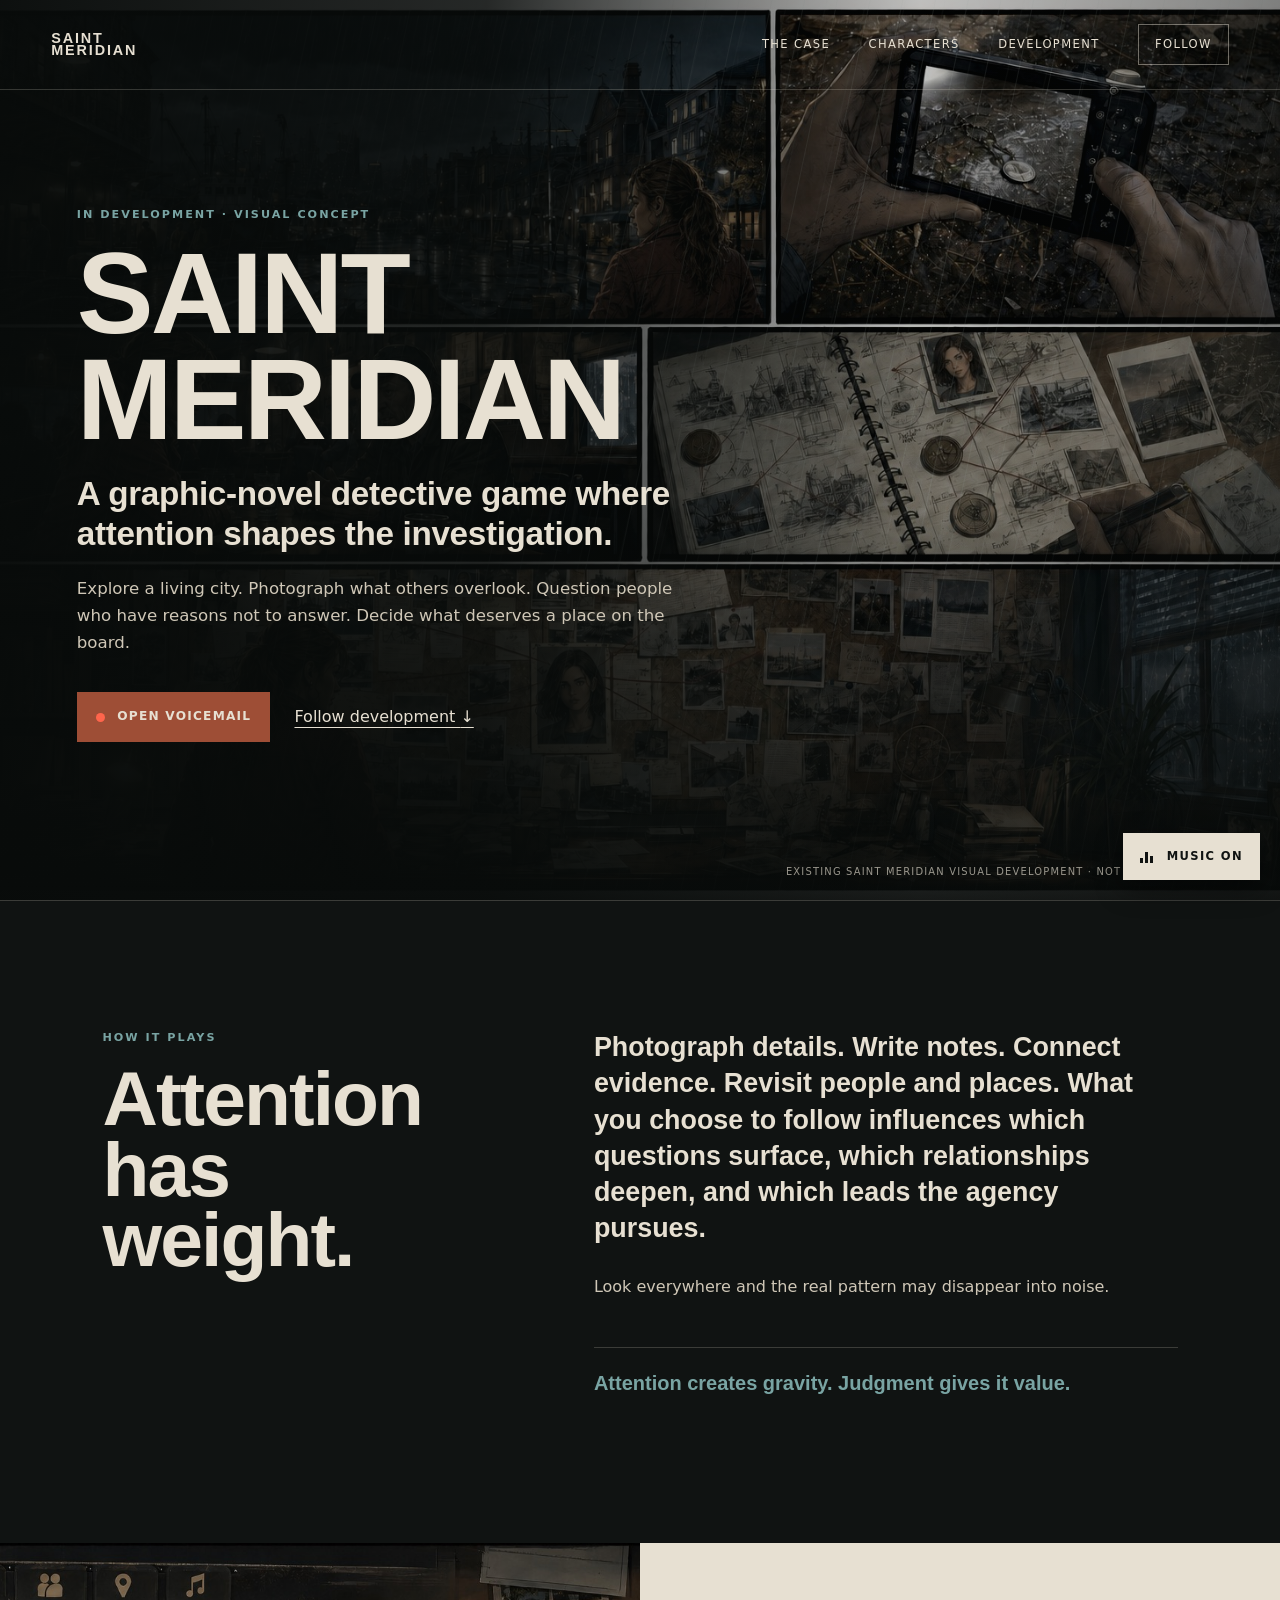
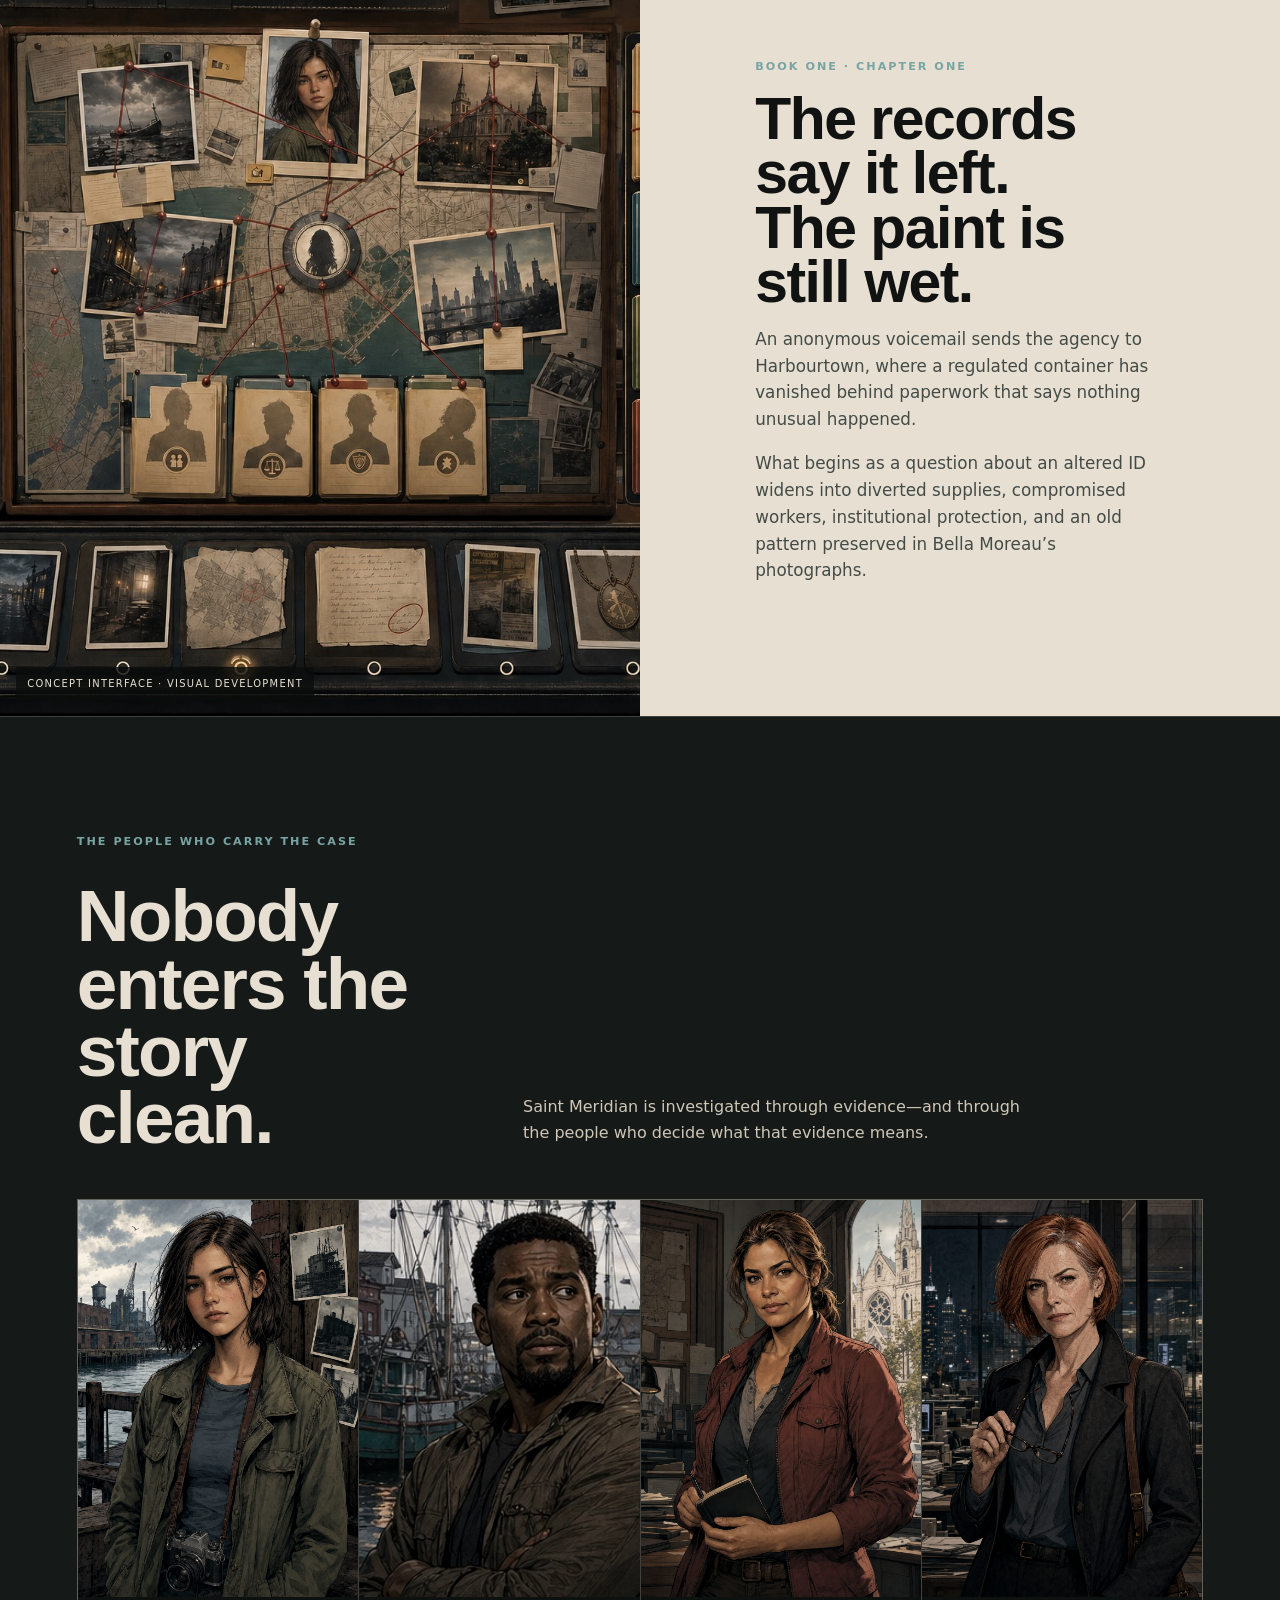
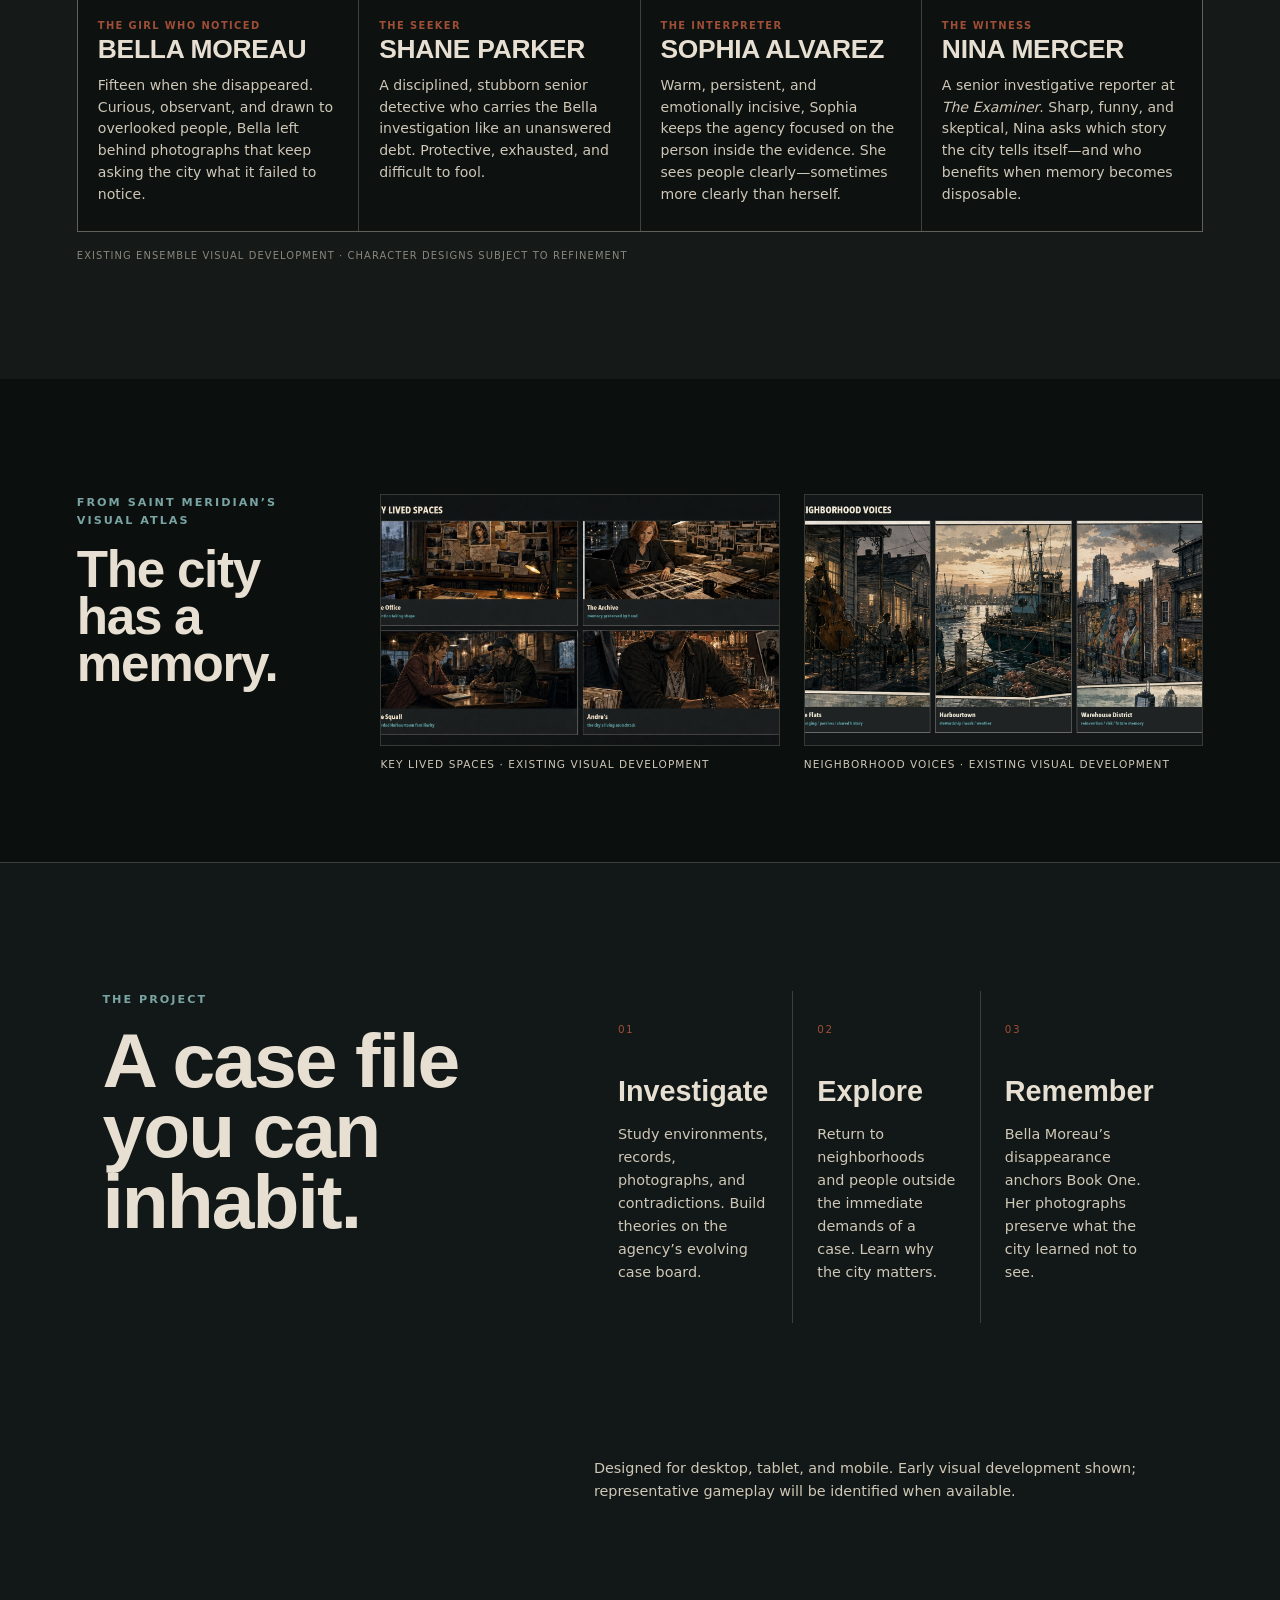
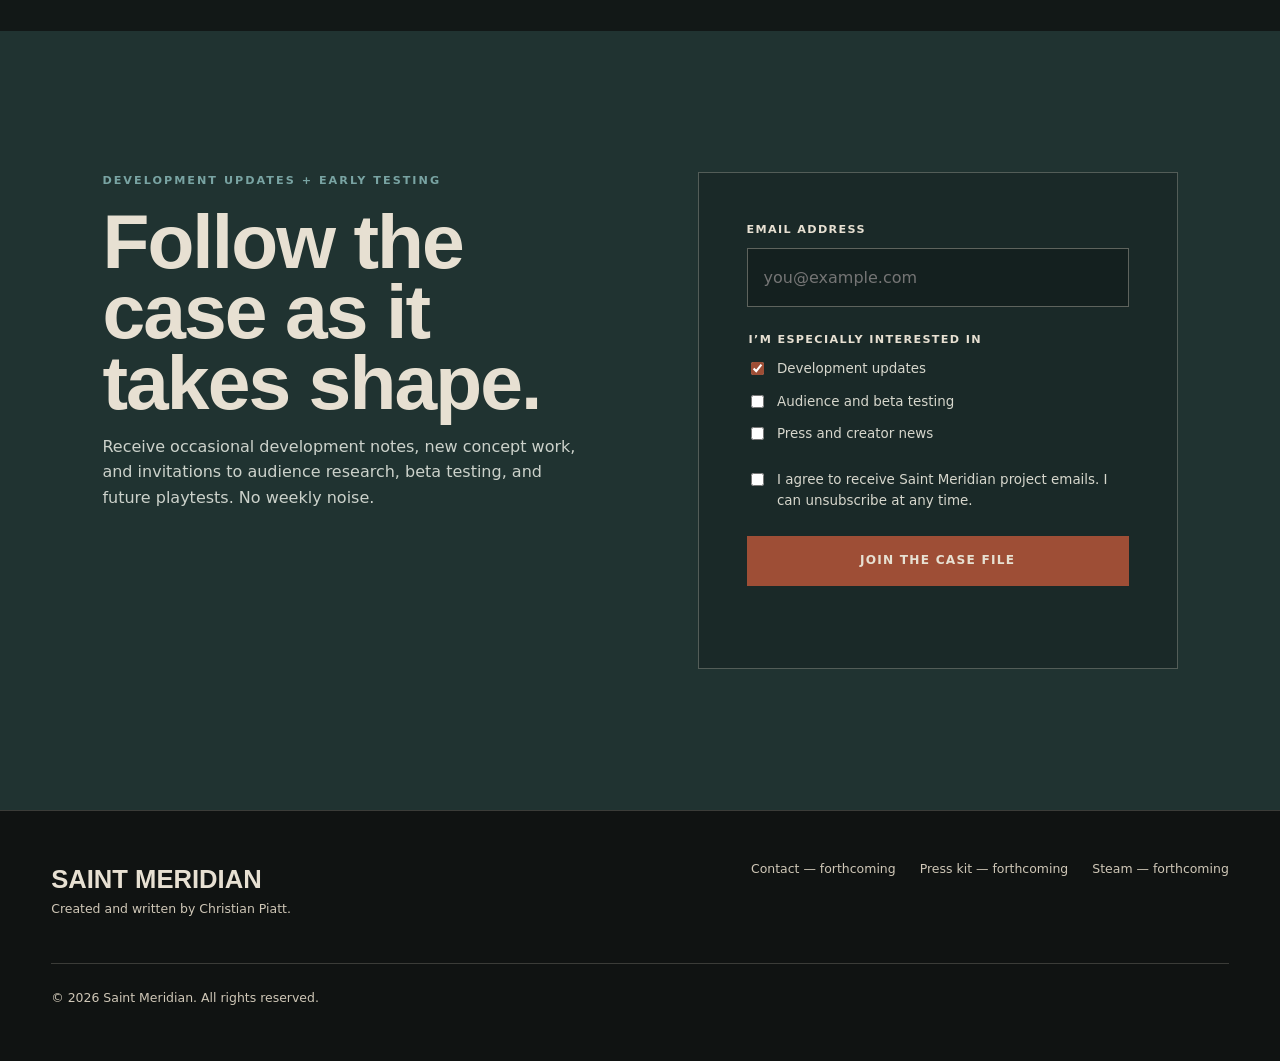
==== commit 0366ce05: "Correct Bella Sophia and Nina visuals" ====
--- a/index.html
+++ b/index.html
@@ -64,8 +64,8 @@
           <audio id="voicemail-audio" preload="none">
             <source src="assets/audio/lisa-provenzano-voicemail.mp3" type="audio/mpeg" />
           </audio>
-          <audio id="voicemail-ambience" preload="none">
-            <source src="assets/audio/lisa-voicemail-ambience.wav" type="audio/wav" />
+          <audio id="voicemail-beep" preload="none">
+            <source src="assets/audio/lisa-voicemail-beep.wav" type="audio/wav" />
           </audio>
         </div>
         <p class="visual-label">Existing Saint Meridian visual development · not gameplay footage</p>
@@ -125,19 +125,19 @@
               <p>A disciplined, stubborn senior detective who carries the Bella investigation like an unanswered debt. Protective, exhausted, and difficult to fool.</p>
             </div>
           </article>
-          <article class="character-card sofia">
-            <div class="character-portrait" role="img" aria-label="Sofia Reyes in existing Saint Meridian visual development."></div>
+          <article class="character-card sophia">
+            <div class="character-portrait" role="img" aria-label="Sophia Alvarez in Saint Meridian visual development."></div>
             <div>
               <p class="character-role">The interpreter</p>
-              <h3>Sofia Reyes</h3>
-              <p>Warm, persistent, and emotionally incisive, Sofia keeps the agency focused on the person inside the evidence. She sees people clearly—sometimes more clearly than herself.</p>
+              <h3>Sophia Alvarez</h3>
+              <p>Warm, persistent, and emotionally incisive, Sophia keeps the agency focused on the person inside the evidence. She sees people clearly—sometimes more clearly than herself.</p>
             </div>
           </article>
           <article class="character-card nina">
-            <div class="character-portrait" role="img" aria-label="Nina Alvarez in existing Saint Meridian visual development."></div>
+            <div class="character-portrait" role="img" aria-label="Nina Mercer in Saint Meridian visual development."></div>
             <div>
               <p class="character-role">The witness</p>
-              <h3>Nina Alvarez</h3>
+              <h3>Nina Mercer</h3>
               <p>A senior investigative reporter at <em>The Examiner</em>. Sharp, funny, and skeptical, Nina asks which story the city tells itself—and who benefits when memory becomes disposable.</p>
             </div>
           </article>
--- a/styles.css
+++ b/styles.css
@@ -112,11 +112,11 @@
 .characters-heading > p:last-child { max-width: 520px; margin: 0 0 .35rem; color: var(--paper-soft); }
 .character-grid { display: grid; grid-template-columns: repeat(4, 1fr); gap: 1px; background: var(--line); border: 1px solid var(--line); }
 .character-card { min-width: 0; background: #0d1110; }
-.character-portrait { height: clamp(290px, 31vw, 460px); background-image: linear-gradient(0deg, rgba(8,11,10,.18), transparent 45%), url("assets/saint-meridian-ensemble.jpg"); background-repeat: no-repeat; background-size: 600% auto; filter: saturate(.78) contrast(1.08); }
-.character-card.bella .character-portrait { background-position: 96% 100%; }
-.character-card.shane .character-portrait { background-position: 67% 24%; }
-.character-card.sofia .character-portrait { background-position: 49% 24%; }
-.character-card.nina .character-portrait { background-position: 37% 52%; }
+.character-portrait { height: clamp(290px, 31vw, 460px); background-repeat: no-repeat; background-size: cover; background-position: center 18%; filter: saturate(.82) contrast(1.06); }
+.character-card.bella .character-portrait { background-image: linear-gradient(0deg, rgba(8,11,10,.18), transparent 45%), url("assets/bella-moreau-v3.png"); background-position: center 18%; }
+.character-card.shane .character-portrait { background-image: linear-gradient(0deg, rgba(8,11,10,.18), transparent 45%), url("assets/saint-meridian-ensemble.jpg"); background-size: 600% auto; background-position: 0% 24%; }
+.character-card.sophia .character-portrait { background-image: linear-gradient(0deg, rgba(8,11,10,.18), transparent 45%), url("assets/sophia-alvarez-v2.png"); }
+.character-card.nina .character-portrait { background-image: linear-gradient(0deg, rgba(8,11,10,.18), transparent 45%), url("assets/nina-mercer-v2.png"); }
 .character-card > div { padding: 1.35rem 1.25rem 1.6rem; }
 .character-card h3 { margin: .2rem 0 .8rem; font: 800 1.65rem/.95 var(--display); letter-spacing: -.01em; text-transform: uppercase; }
 .character-card p { margin: 0; color: var(--paper-soft); font-size: .88rem; line-height: 1.55; }
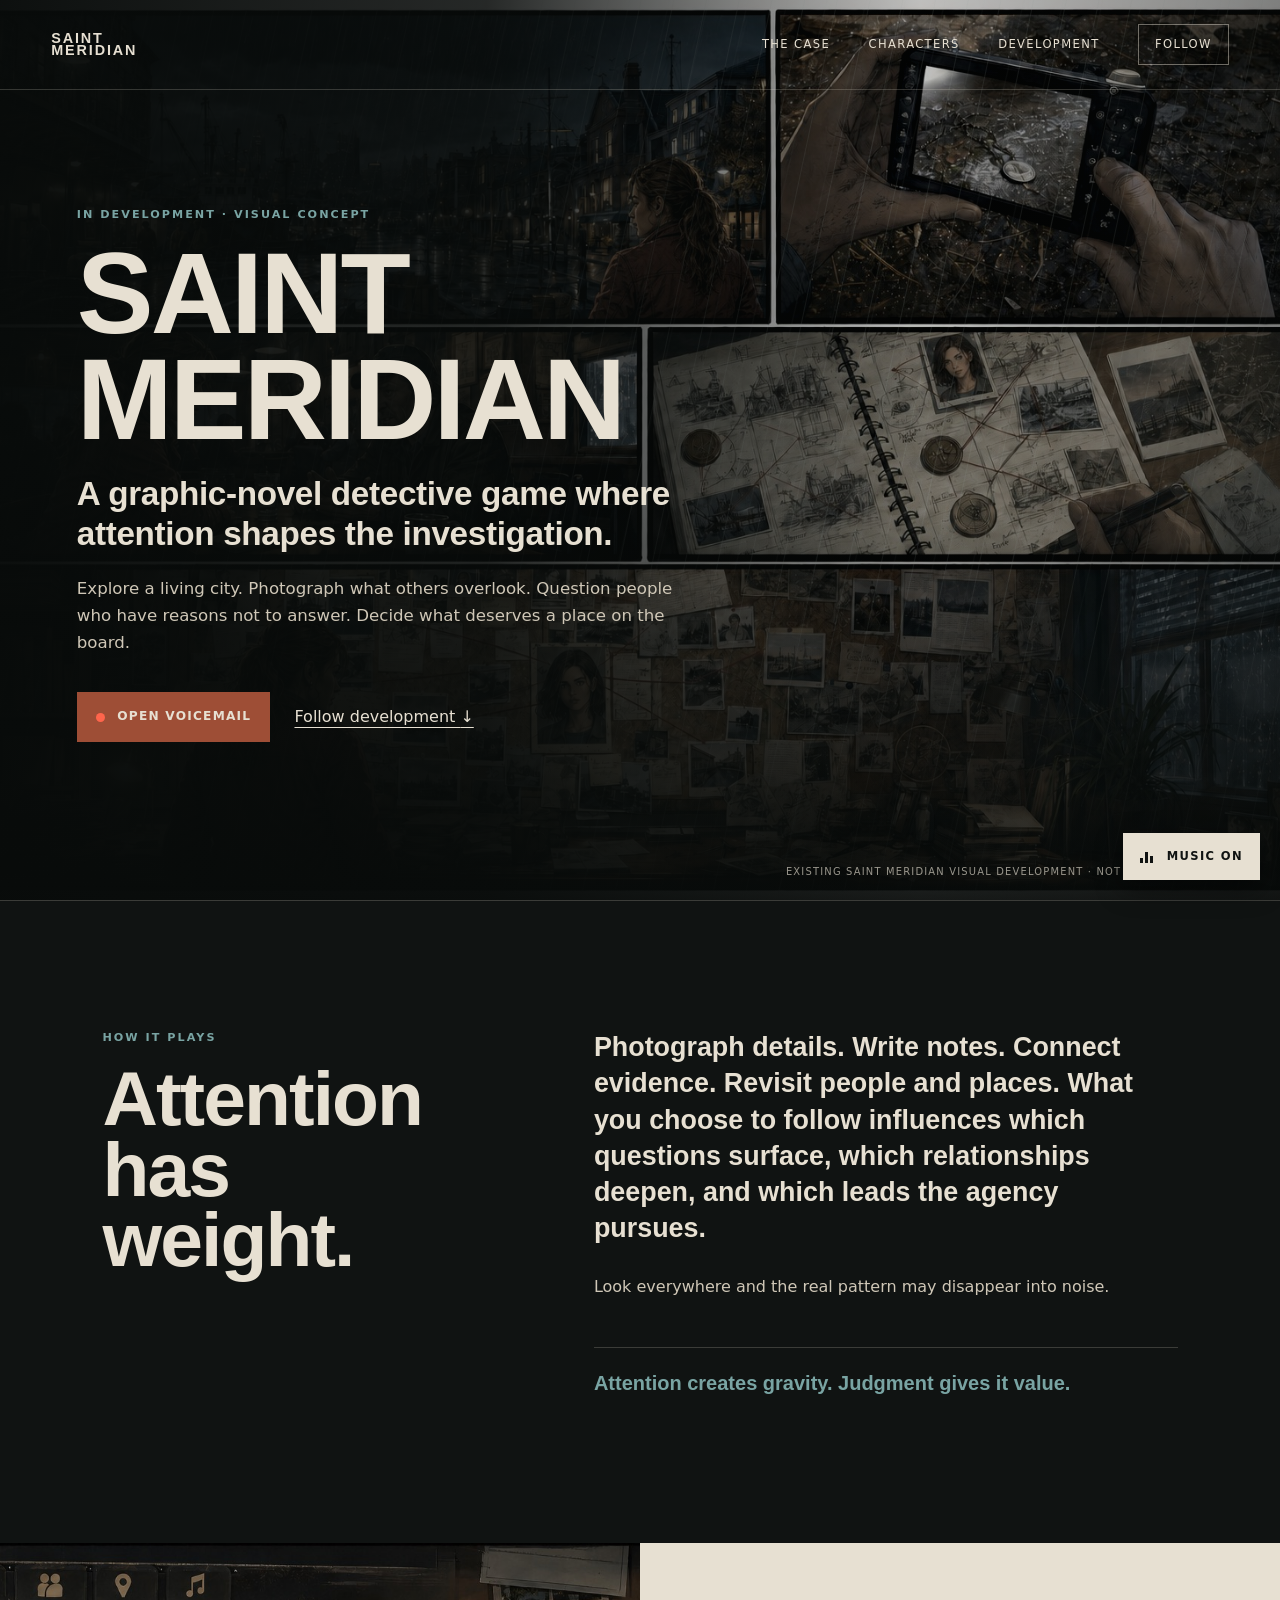
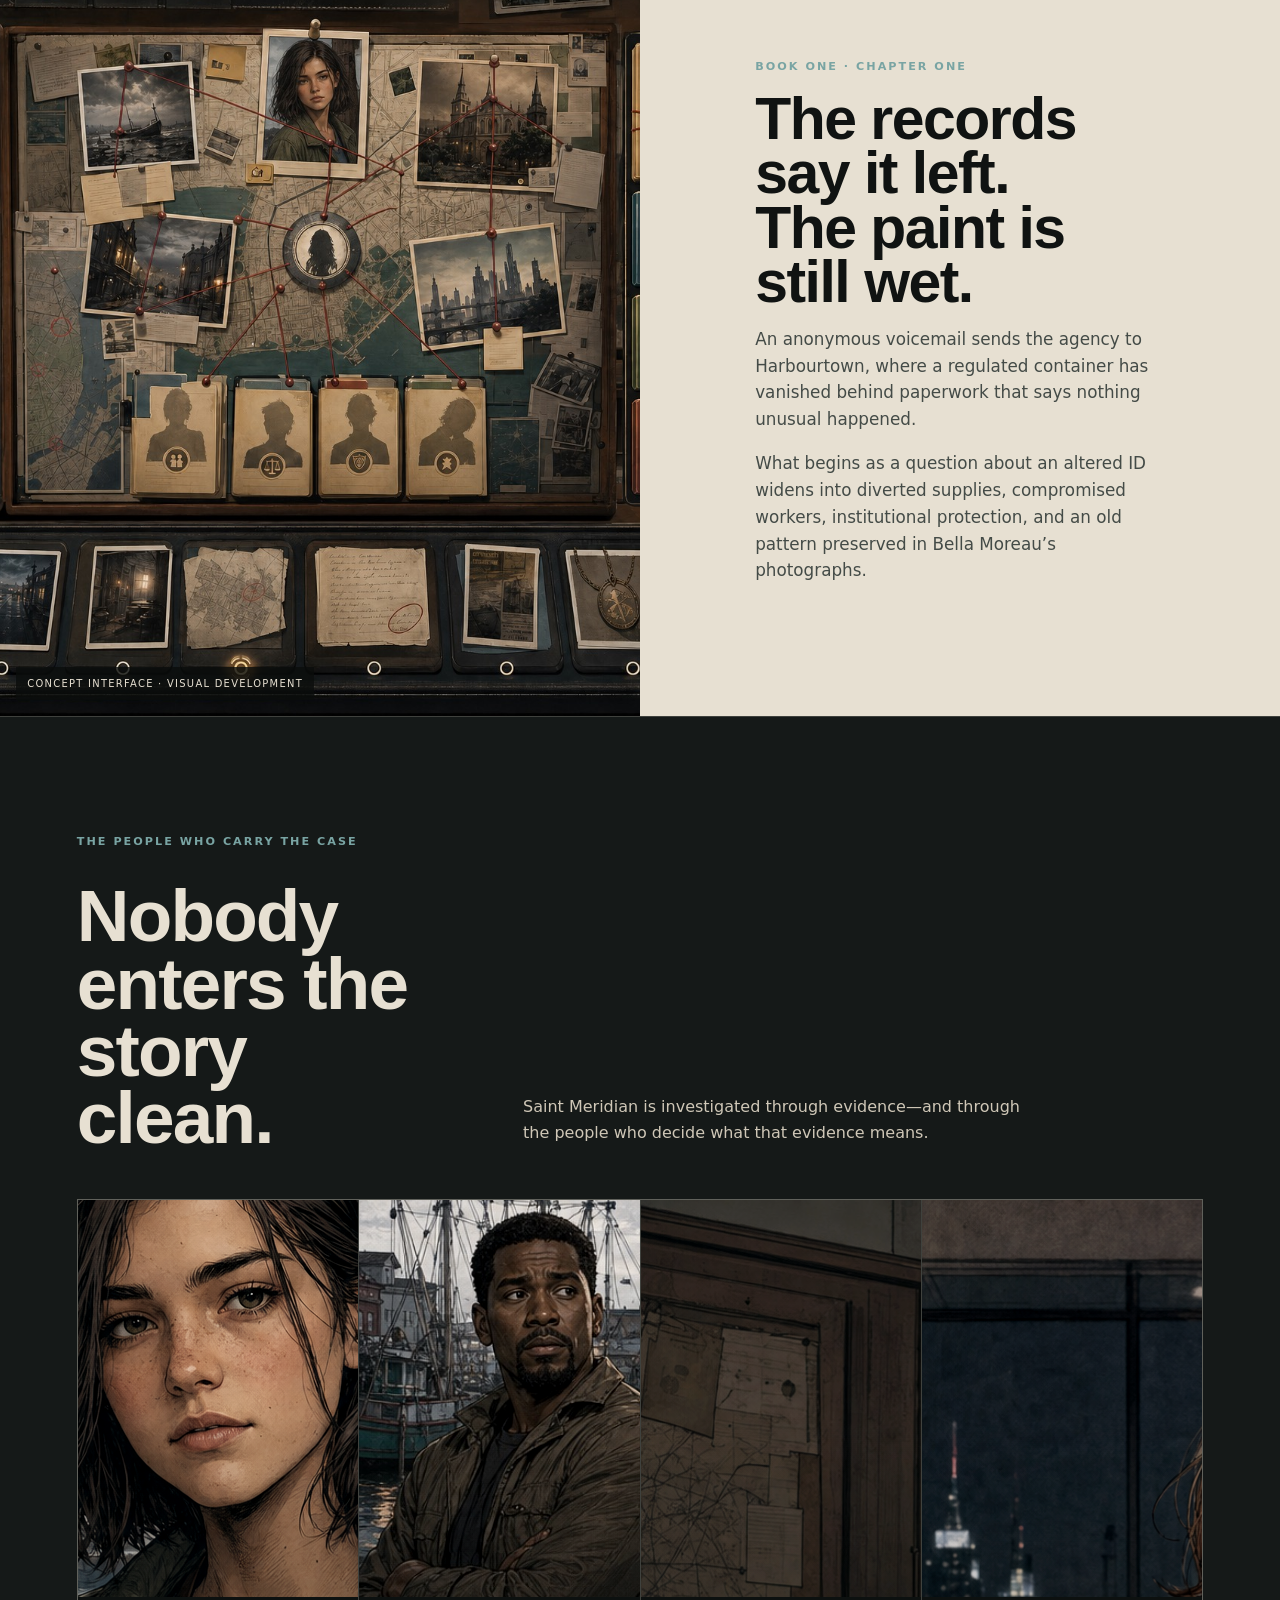
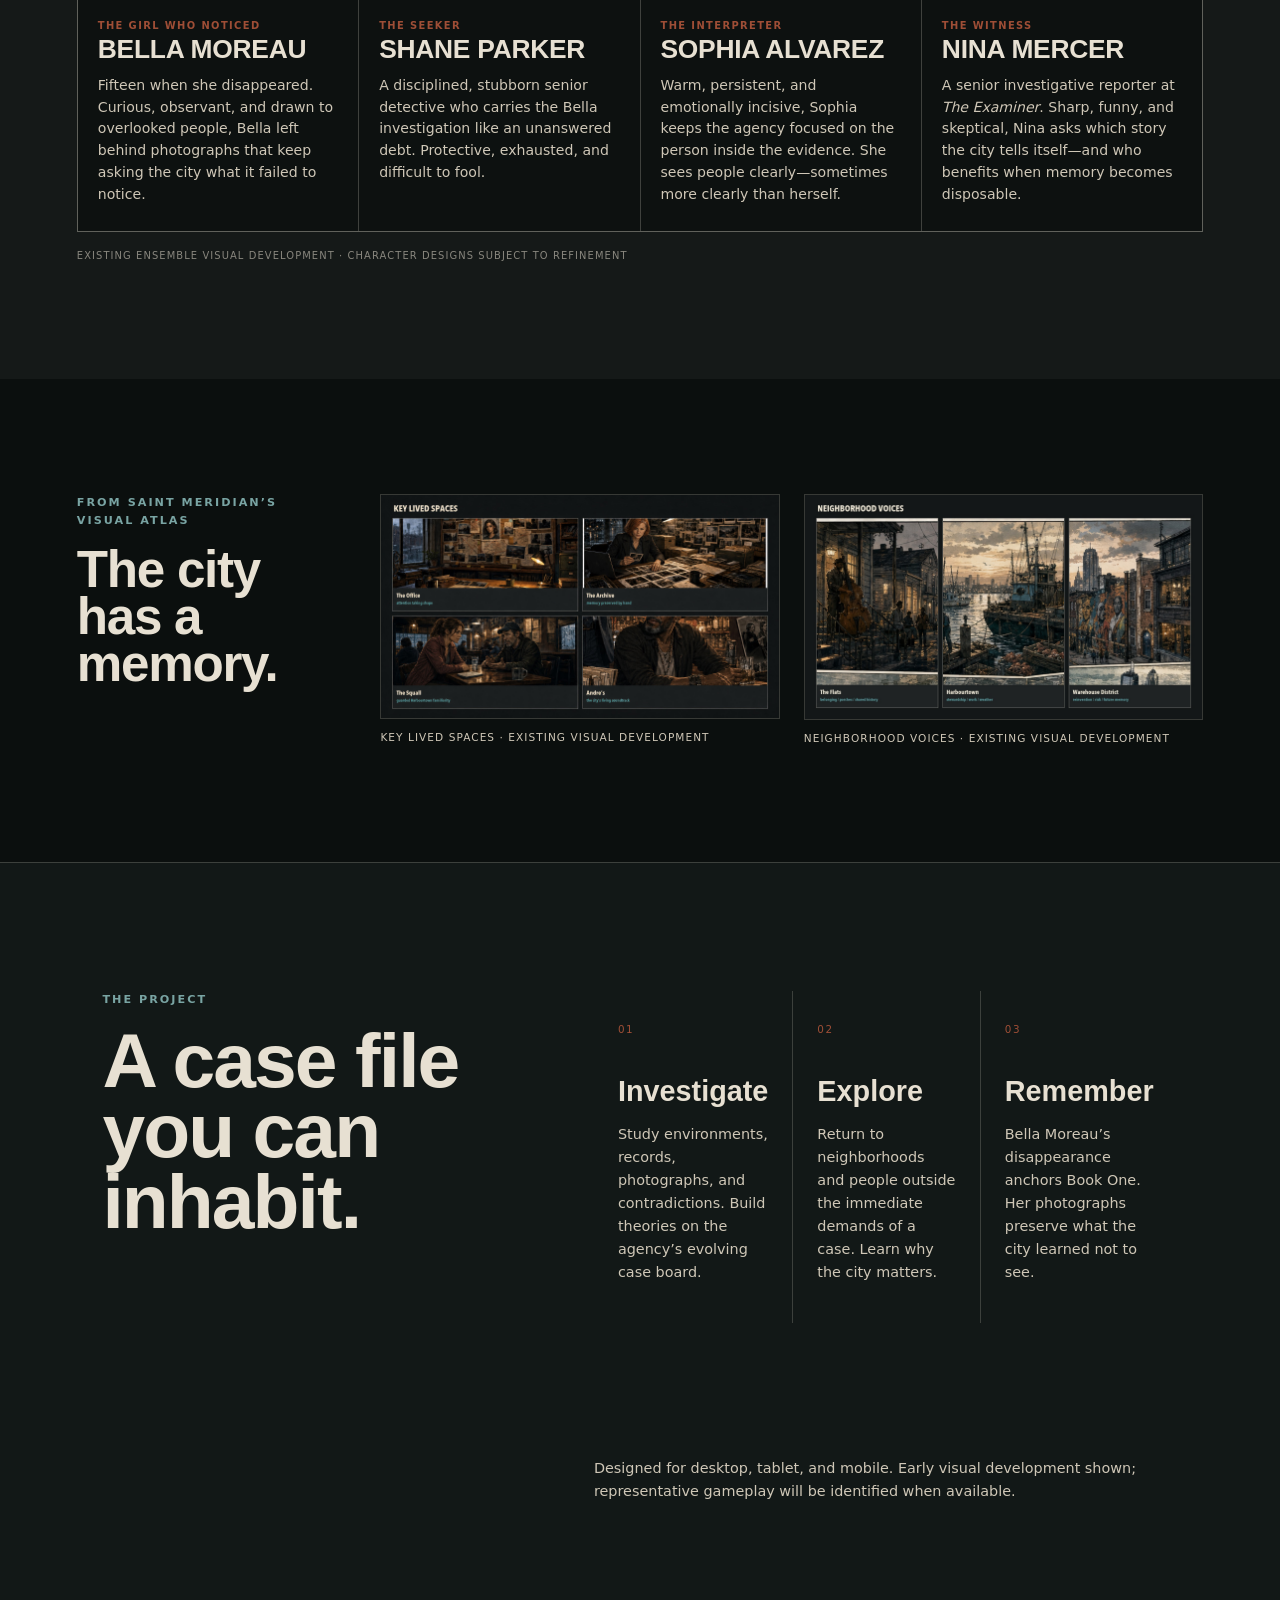
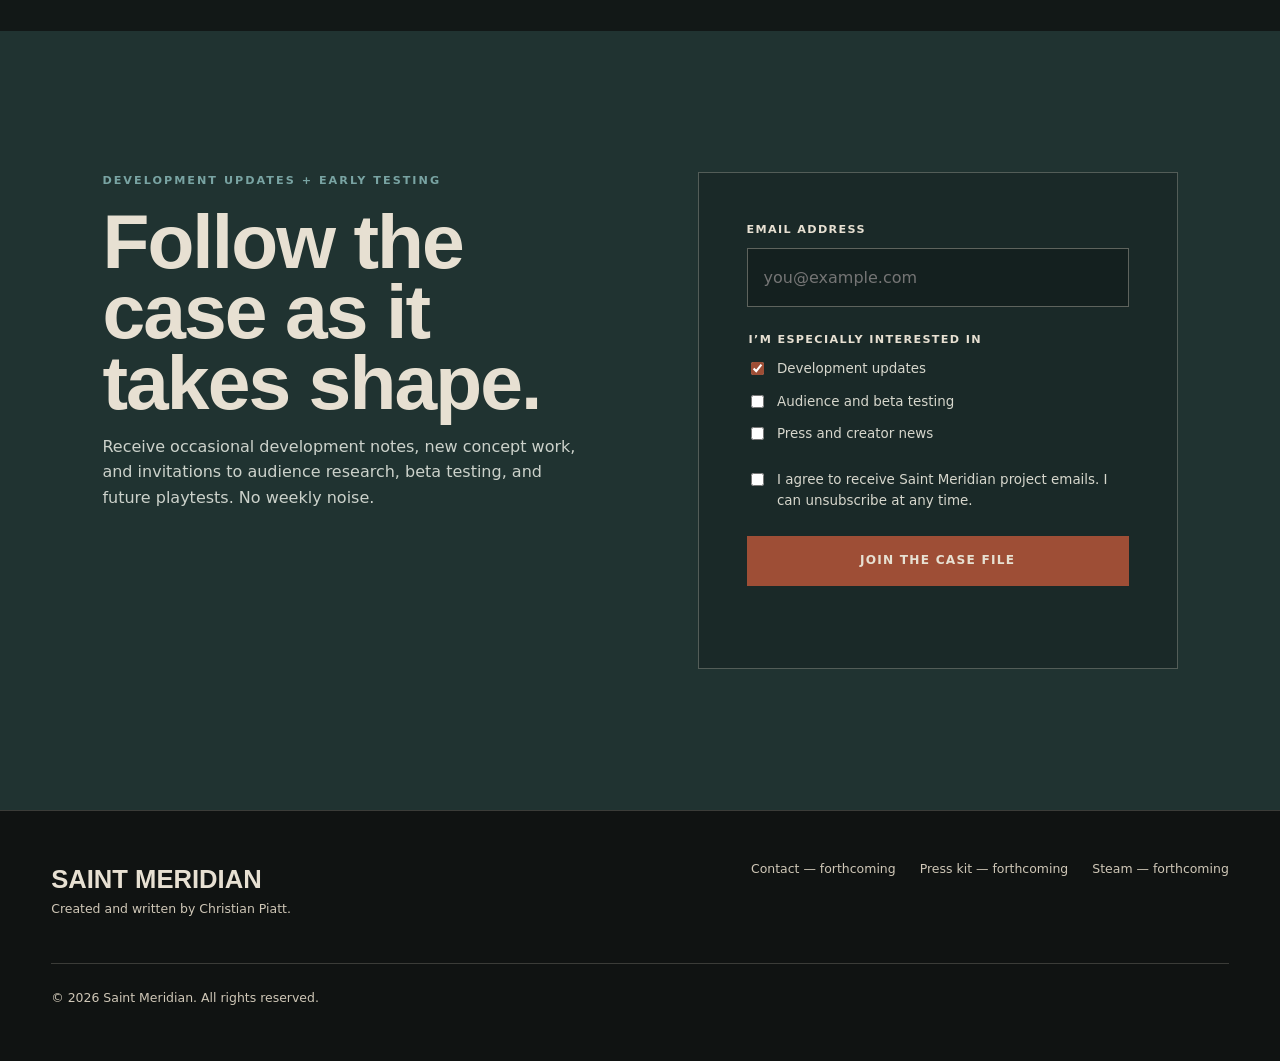
==== commit 8903a887: "Add expandable gallery and character images" ====
--- a/index.html
+++ b/index.html
@@ -62,10 +62,7 @@
             <footer>— Voicemail received at the agency</footer>
           </blockquote>
           <audio id="voicemail-audio" preload="none">
-            <source src="assets/audio/lisa-provenzano-voicemail.mp3" type="audio/mpeg" />
-          </audio>
-          <audio id="voicemail-beep" preload="none">
-            <source src="assets/audio/lisa-voicemail-beep.wav" type="audio/wav" />
+            <source src="assets/audio/lisa-blue-container-voicemail-present-bar-v1.wav" type="audio/wav" />
           </audio>
         </div>
         <p class="visual-label">Existing Saint Meridian visual development · not gameplay footage</p>
@@ -110,7 +107,14 @@
         </div>
         <div class="character-grid">
           <article class="character-card bella">
-            <div class="character-portrait" role="img" aria-label="Bella Moreau in existing Saint Meridian visual development."></div>
+            <button
+              class="character-portrait gallery-open"
+              type="button"
+              data-lightbox-src="assets/bella-moreau-v3.png"
+              data-lightbox-caption="Bella Moreau · existing character visual development"
+              data-lightbox-kind="portrait"
+              aria-label="Open Bella Moreau portrait larger"
+            ></button>
             <div>
               <p class="character-role">The girl who noticed</p>
               <h3>Bella Moreau</h3>
@@ -118,7 +122,14 @@
             </div>
           </article>
           <article class="character-card shane">
-            <div class="character-portrait" role="img" aria-label="Shane Parker in existing Saint Meridian visual development."></div>
+            <button
+              class="character-portrait gallery-open"
+              type="button"
+              data-lightbox-src="assets/saint-meridian-ensemble.jpg"
+              data-lightbox-caption="Shane Parker · existing character visual development"
+              data-lightbox-kind="portrait shane"
+              aria-label="Open Shane Parker portrait larger"
+            ></button>
             <div>
               <p class="character-role">The seeker</p>
               <h3>Shane Parker</h3>
@@ -126,7 +137,14 @@
             </div>
           </article>
           <article class="character-card sophia">
-            <div class="character-portrait" role="img" aria-label="Sophia Alvarez in Saint Meridian visual development."></div>
+            <button
+              class="character-portrait gallery-open"
+              type="button"
+              data-lightbox-src="assets/sophia-alvarez-v2.png"
+              data-lightbox-caption="Sophia Alvarez · existing character visual development"
+              data-lightbox-kind="portrait"
+              aria-label="Open Sophia Alvarez portrait larger"
+            ></button>
             <div>
               <p class="character-role">The interpreter</p>
               <h3>Sophia Alvarez</h3>
@@ -134,7 +152,14 @@
             </div>
           </article>
           <article class="character-card nina">
-            <div class="character-portrait" role="img" aria-label="Nina Mercer in Saint Meridian visual development."></div>
+            <button
+              class="character-portrait gallery-open"
+              type="button"
+              data-lightbox-src="assets/nina-mercer-v2.png"
+              data-lightbox-caption="Nina Mercer · existing character visual development"
+              data-lightbox-kind="portrait"
+              aria-label="Open Nina Mercer portrait larger"
+            ></button>
             <div>
               <p class="character-role">The witness</p>
               <h3>Nina Mercer</h3>
@@ -151,11 +176,27 @@
           <h2 id="visual-title">The city has a memory.</h2>
         </div>
         <figure>
-          <img src="assets/page-12-image-01.jpg" alt="Concept panels showing the Office, Nina’s Archive, The Squall, and Andre’s." />
+          <button
+            class="gallery-open"
+            type="button"
+            data-lightbox-src="assets/page-12-image-01.jpg"
+            data-lightbox-caption="Key lived spaces · existing visual development"
+            aria-label="Open Key lived spaces image larger"
+          >
+            <img src="assets/page-12-image-01.jpg" alt="Concept panels showing the Office, Nina’s Archive, The Squall, and Andre’s." />
+          </button>
           <figcaption>Key lived spaces · existing visual development</figcaption>
         </figure>
         <figure>
-          <img src="assets/page-07-image-01.jpg" alt="Concept panels showing The Flats, Harbourtown, and the Warehouse District." />
+          <button
+            class="gallery-open"
+            type="button"
+            data-lightbox-src="assets/page-07-image-01.jpg"
+            data-lightbox-caption="Neighborhood voices · existing visual development"
+            aria-label="Open Neighborhood voices image larger"
+          >
+            <img src="assets/page-07-image-01.jpg" alt="Concept panels showing The Flats, Harbourtown, and the Warehouse District." />
+          </button>
           <figcaption>Neighborhood voices · existing visual development</figcaption>
         </figure>
       </section>
@@ -226,6 +267,15 @@
       </audio>
     </div>
 
+    <div class="image-lightbox" data-lightbox hidden>
+      <button class="lightbox-backdrop" type="button" data-lightbox-close aria-label="Close enlarged image"></button>
+      <figure class="lightbox-panel" role="dialog" aria-modal="true" aria-label="Expanded visual development image">
+        <button class="lightbox-close" type="button" data-lightbox-close aria-label="Close enlarged image">×</button>
+        <img data-lightbox-image alt="" />
+        <figcaption data-lightbox-caption></figcaption>
+      </figure>
+    </div>
+
     <footer class="site-footer">
       <div>
         <p class="footer-title">Saint Meridian</p>
--- a/styles.css
+++ b/styles.css
@@ -112,7 +112,8 @@
 .characters-heading > p:last-child { max-width: 520px; margin: 0 0 .35rem; color: var(--paper-soft); }
 .character-grid { display: grid; grid-template-columns: repeat(4, 1fr); gap: 1px; background: var(--line); border: 1px solid var(--line); }
 .character-card { min-width: 0; background: #0d1110; }
-.character-portrait { height: clamp(290px, 31vw, 460px); background-repeat: no-repeat; background-size: cover; background-position: center 18%; filter: saturate(.82) contrast(1.06); }
+.character-portrait { display: block; width: 100%; height: clamp(290px, 31vw, 460px); padding: 0; border: 0; background-color: #0d1110; background-repeat: no-repeat; background-size: cover; background-position: center 18%; filter: saturate(.82) contrast(1.06); cursor: zoom-in; }
+.character-portrait:hover, .gallery-open:hover img { filter: saturate(.95) contrast(1.1); }
 .character-card.bella .character-portrait { background-image: linear-gradient(0deg, rgba(8,11,10,.18), transparent 45%), url("assets/bella-moreau-v3.png"); background-position: center 18%; }
 .character-card.shane .character-portrait { background-image: linear-gradient(0deg, rgba(8,11,10,.18), transparent 45%), url("assets/saint-meridian-ensemble.jpg"); background-size: 600% auto; background-position: 0% 24%; }
 .character-card.sophia .character-portrait { background-image: linear-gradient(0deg, rgba(8,11,10,.18), transparent 45%), url("assets/sophia-alvarez-v2.png"); }
@@ -135,8 +136,23 @@
 .visual-heading { padding-right: 2rem; }
 .visual-heading h2 { font-size: clamp(2.6rem, 4vw, 4.8rem); }
 .visual-development figure { margin: 0; }
-.visual-development img { display: block; width: 100%; height: 100%; max-height: 560px; object-fit: cover; border: 1px solid var(--line); }
+.gallery-open { position: relative; display: block; width: 100%; padding: 0; border: 0; color: inherit; background: transparent; cursor: zoom-in; }
+.gallery-open::after { content: "View larger"; position: absolute; right: .8rem; bottom: .8rem; padding: .45rem .6rem; color: var(--ink); background: rgba(231,224,210,.92); font-size: .58rem; font-weight: 850; letter-spacing: .12em; text-transform: uppercase; opacity: 0; transform: translateY(4px); transition: opacity .2s ease, transform .2s ease; }
+.gallery-open:hover::after, .gallery-open:focus-visible::after { opacity: 1; transform: translateY(0); }
+.visual-development img { display: block; width: 100%; height: 100%; max-height: 560px; object-fit: cover; border: 1px solid var(--line); transition: filter .2s ease; }
 .visual-development figcaption { margin-top: .6rem; color: var(--paper-soft); font-size: .66rem; letter-spacing: .1em; text-transform: uppercase; }
+
+.image-lightbox[hidden] { display: none; }
+.image-lightbox { position: fixed; inset: 0; z-index: 80; display: grid; place-items: center; padding: clamp(1rem, 4vw, 3rem); }
+.lightbox-backdrop { position: absolute; inset: 0; border: 0; background: rgba(3,5,5,.86); cursor: zoom-out; }
+.lightbox-panel { position: relative; z-index: 1; width: min(1180px, 94vw); max-height: 92svh; margin: 0; padding: clamp(.6rem, 1.5vw, 1rem); border: 1px solid rgba(231,224,210,.28); background: #0d1110; box-shadow: 0 24px 80px rgba(0,0,0,.64); }
+.lightbox-panel img { display: block; width: 100%; max-height: 78svh; object-fit: contain; background: #050706; }
+.lightbox-panel.is-portrait { width: min(620px, 92vw); }
+.lightbox-panel.is-portrait img { max-height: 76svh; }
+.lightbox-panel.is-shane img { aspect-ratio: 4 / 5; object-fit: cover; object-position: 0% 24%; }
+.lightbox-panel figcaption { margin-top: .75rem; color: var(--paper-soft); font-size: .68rem; font-weight: 750; letter-spacing: .12em; text-transform: uppercase; }
+.lightbox-close { position: absolute; top: .75rem; right: .75rem; z-index: 2; display: grid; place-items: center; width: 2.4rem; height: 2.4rem; border: 1px solid rgba(231,224,210,.5); color: var(--ink); background: var(--paper); cursor: pointer; font-size: 1.8rem; line-height: 1; }
+body.lightbox-open { overflow: hidden; }
 
 .follow { display: grid; grid-template-columns: 1fr 1fr; gap: clamp(3rem, 9vw, 10rem); padding: clamp(5rem, 11vw, 10rem) clamp(1.25rem, 8vw, 9rem); background: #203331; }
 .follow-copy p:not(.eyebrow) { max-width: 650px; color: #ccd2cb; }
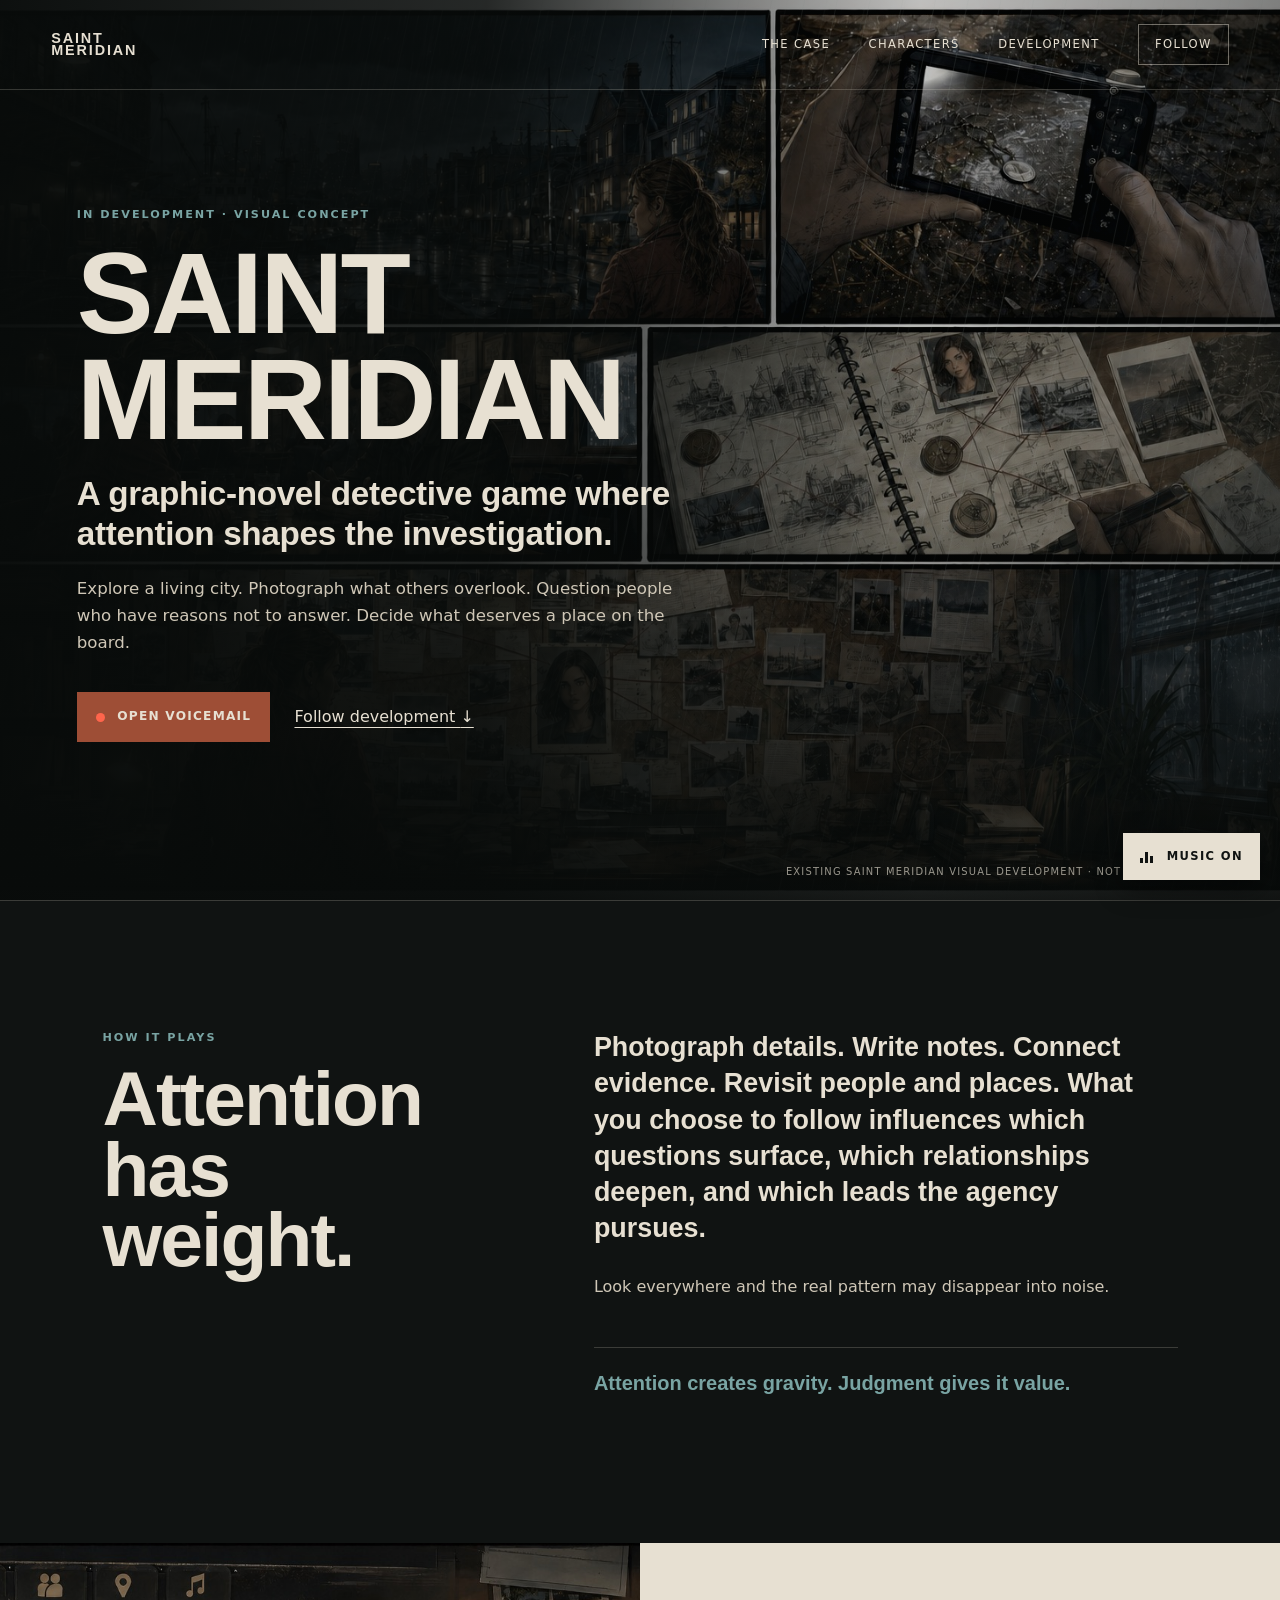
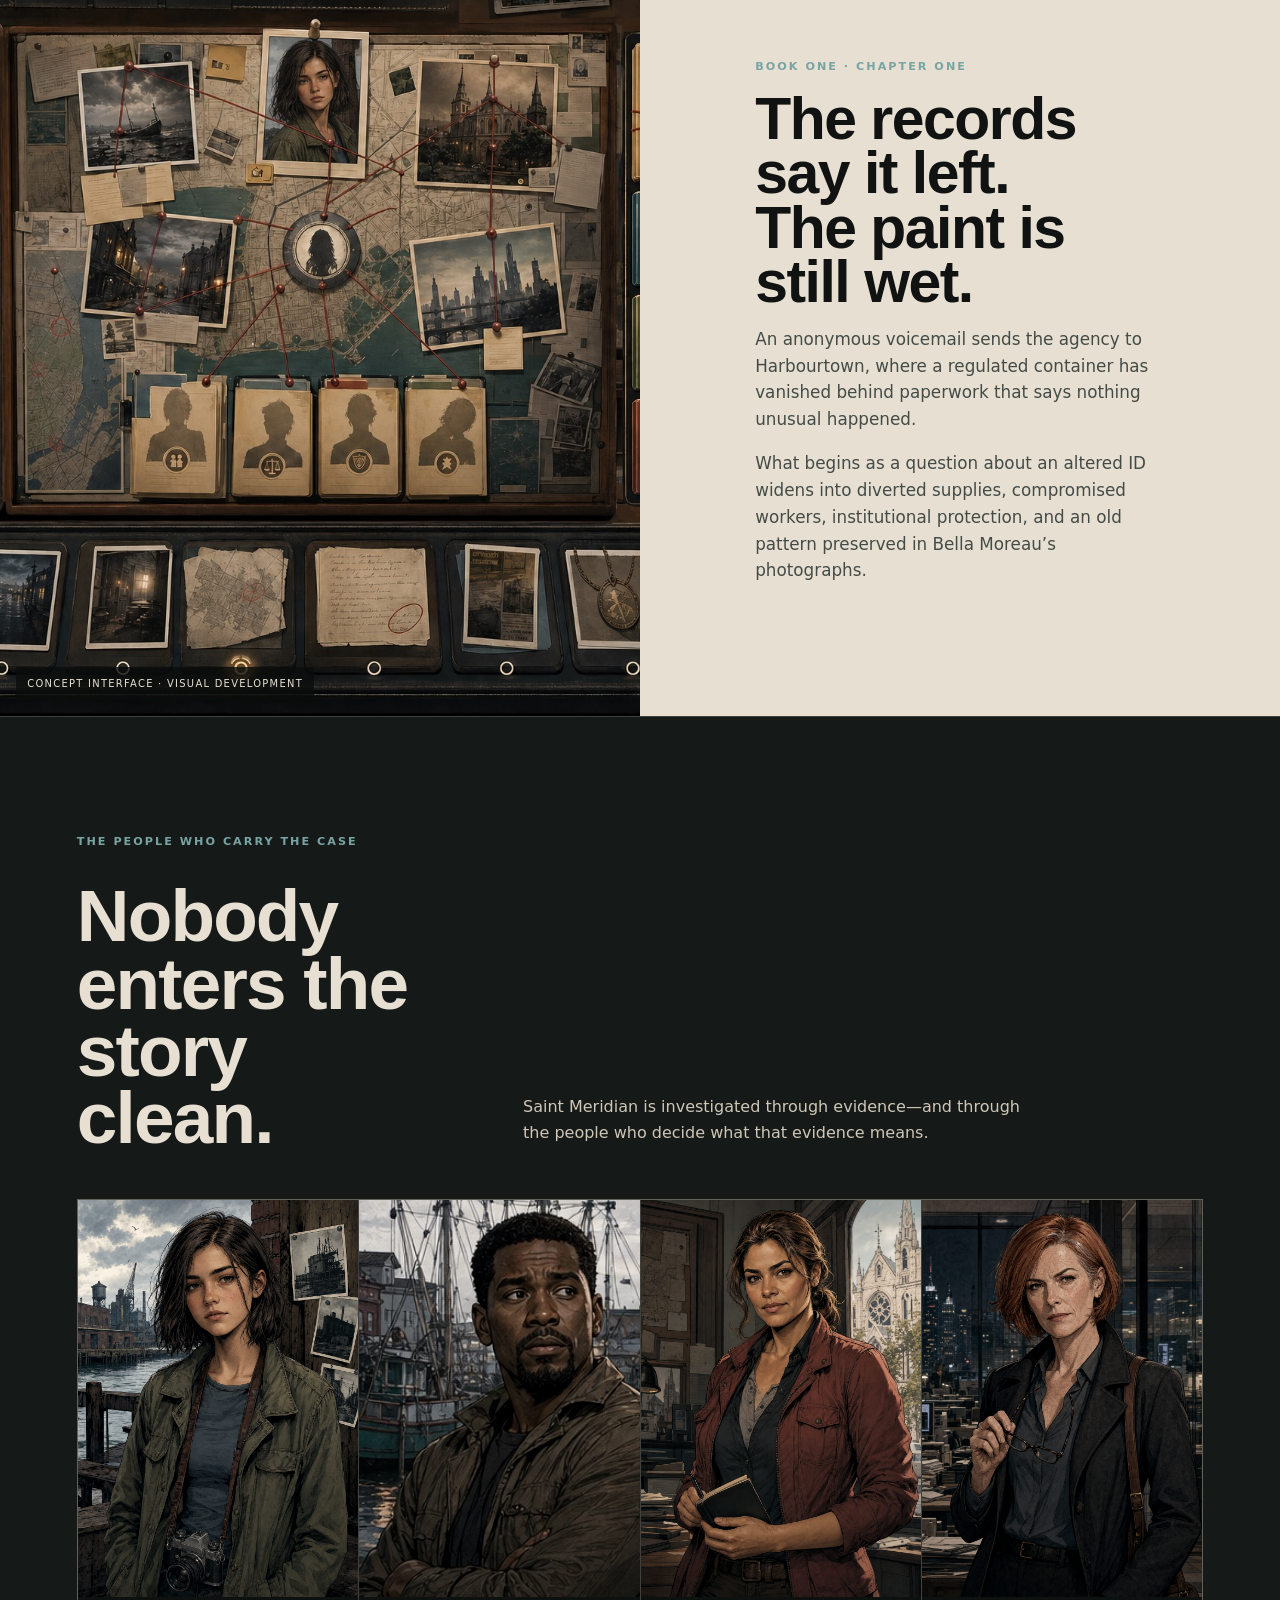
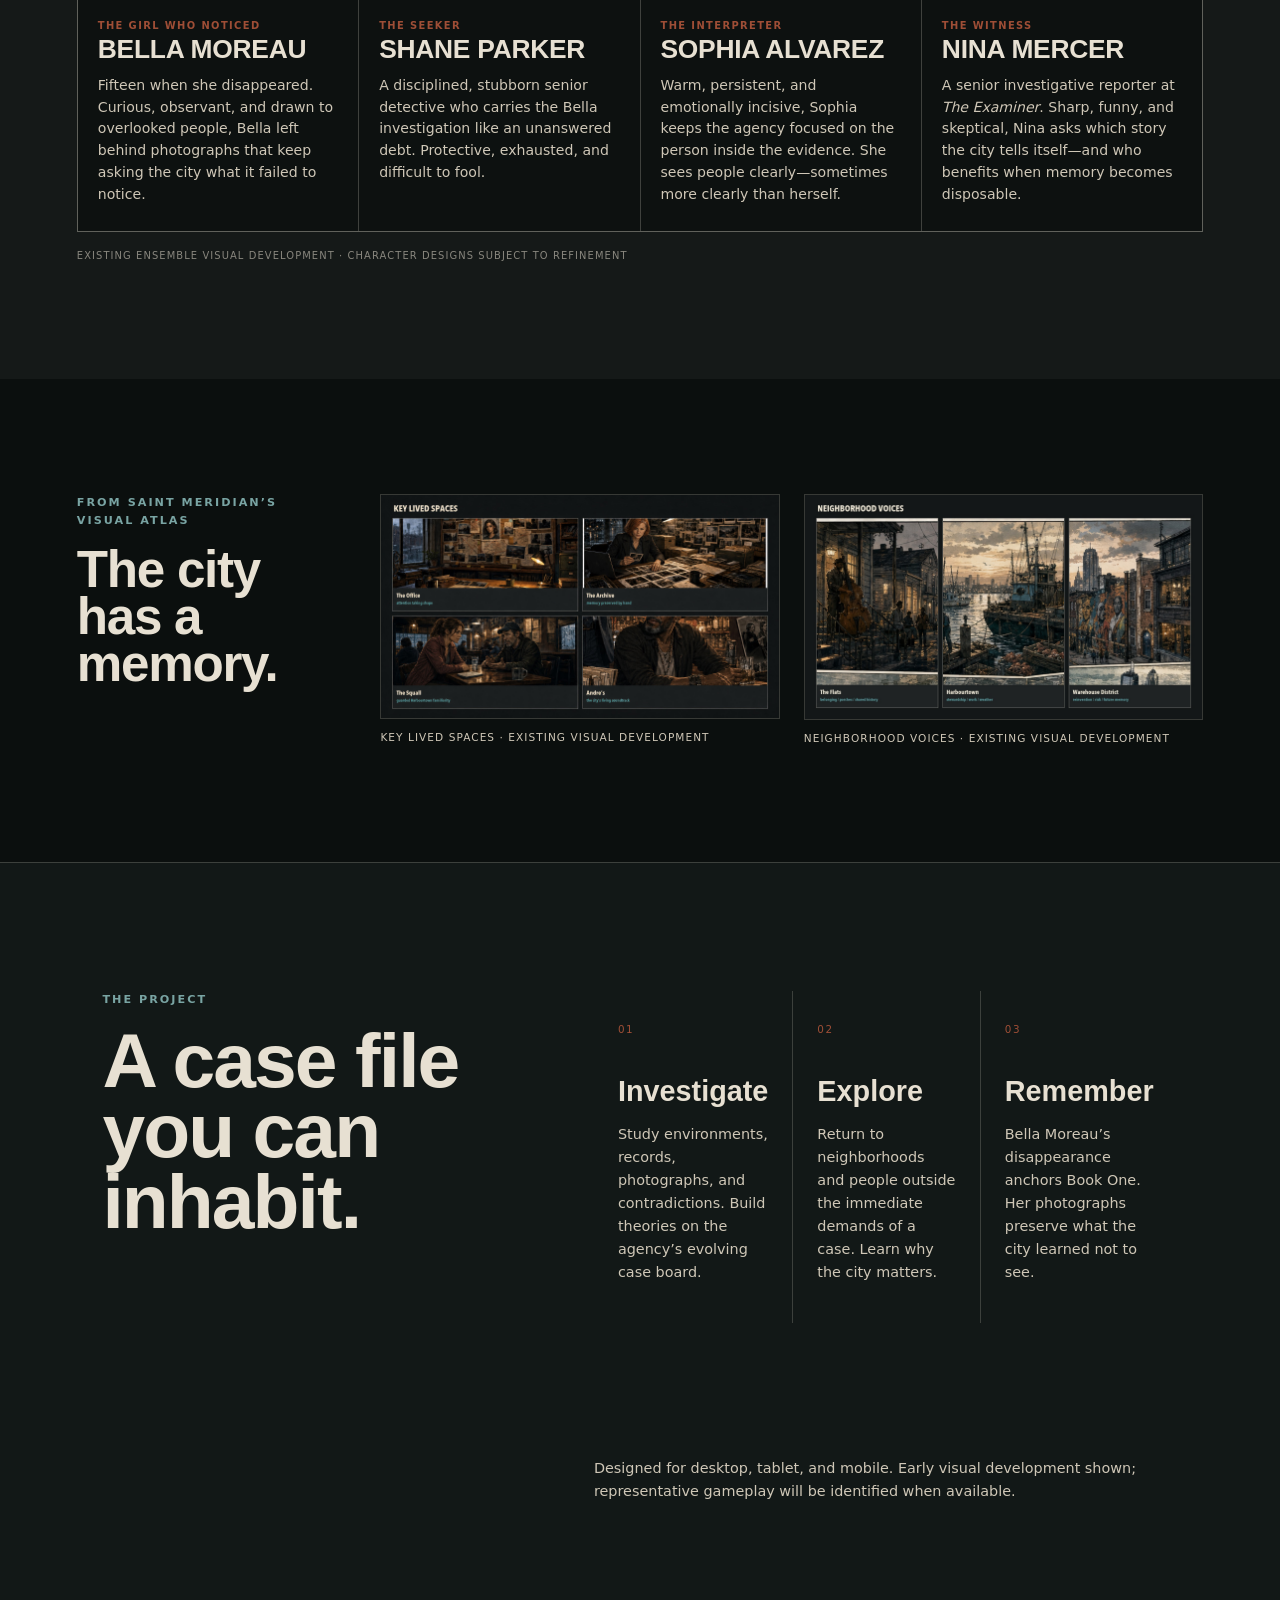
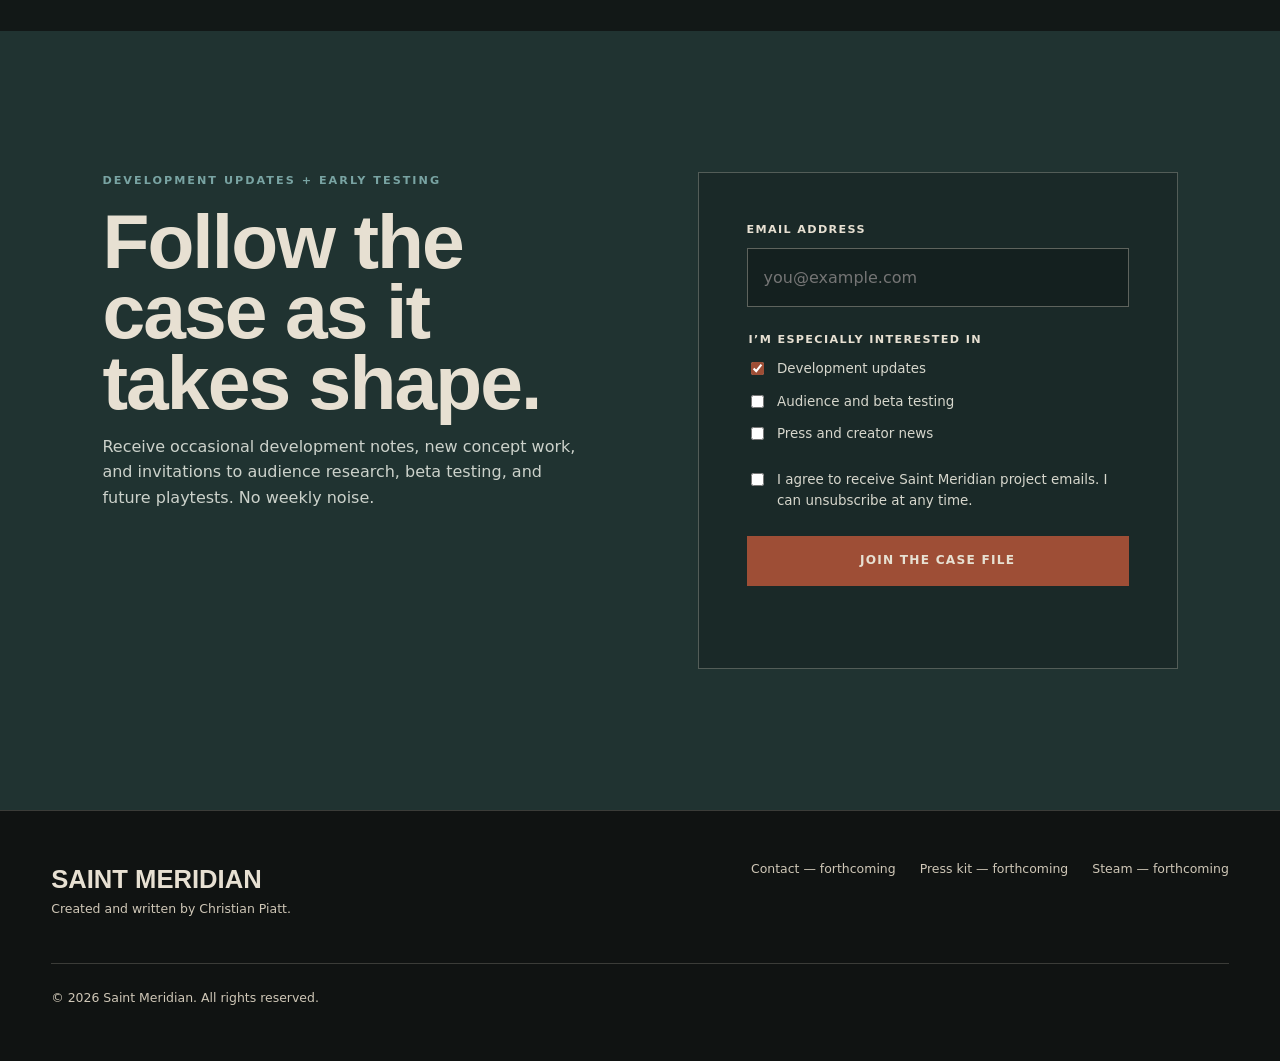
==== commit 2f17632b: "Restore character portrait card styling" ====
--- a/index.html
+++ b/index.html
@@ -17,8 +17,8 @@
     <meta property="og:url" content="https://saintmeridian.com/" />
     <title>Saint Meridian — A Graphic-Novel Detective Game</title>
     <link rel="icon" href="data:image/svg+xml,<svg xmlns='http://www.w3.org/2000/svg' viewBox='0 0 64 64'><rect width='64' height='64' fill='%23101312'/><text x='32' y='43' text-anchor='middle' font-family='Georgia' font-size='36' fill='%23e7e0d2'>S</text></svg>" />
-    <link rel="stylesheet" href="styles.css" />
-    <script src="script.js" defer></script>
+    <link rel="stylesheet" href="styles.css?v=20260628-portraits" />
+    <script src="script.js?v=20260628-portraits" defer></script>
   </head>
   <body>
     <a class="skip-link" href="#main">Skip to content</a>
@@ -108,7 +108,7 @@
         <div class="character-grid">
           <article class="character-card bella">
             <button
-              class="character-portrait gallery-open"
+              class="character-portrait"
               type="button"
               data-lightbox-src="assets/bella-moreau-v3.png"
               data-lightbox-caption="Bella Moreau · existing character visual development"
@@ -123,7 +123,7 @@
           </article>
           <article class="character-card shane">
             <button
-              class="character-portrait gallery-open"
+              class="character-portrait"
               type="button"
               data-lightbox-src="assets/saint-meridian-ensemble.jpg"
               data-lightbox-caption="Shane Parker · existing character visual development"
@@ -138,7 +138,7 @@
           </article>
           <article class="character-card sophia">
             <button
-              class="character-portrait gallery-open"
+              class="character-portrait"
               type="button"
               data-lightbox-src="assets/sophia-alvarez-v2.png"
               data-lightbox-caption="Sophia Alvarez · existing character visual development"
@@ -153,7 +153,7 @@
           </article>
           <article class="character-card nina">
             <button
-              class="character-portrait gallery-open"
+              class="character-portrait"
               type="button"
               data-lightbox-src="assets/nina-mercer-v2.png"
               data-lightbox-caption="Nina Mercer · existing character visual development"
